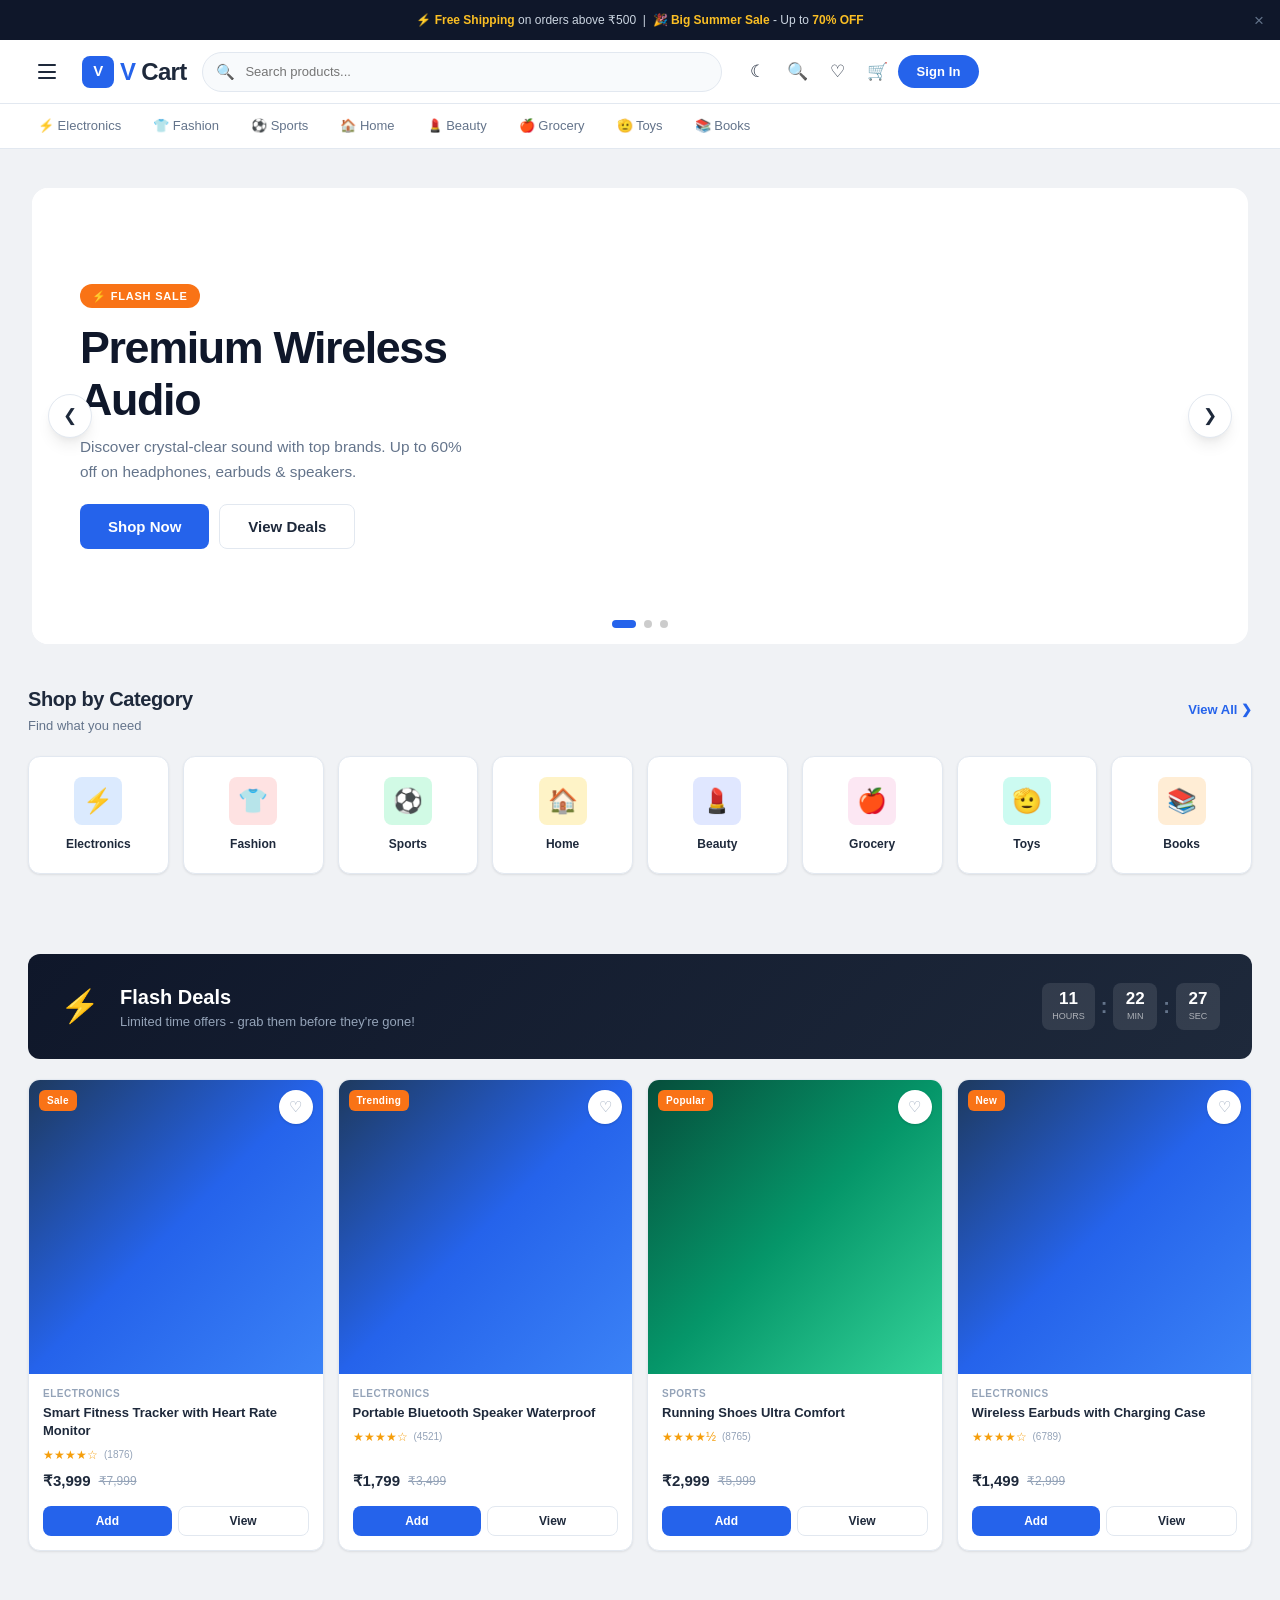
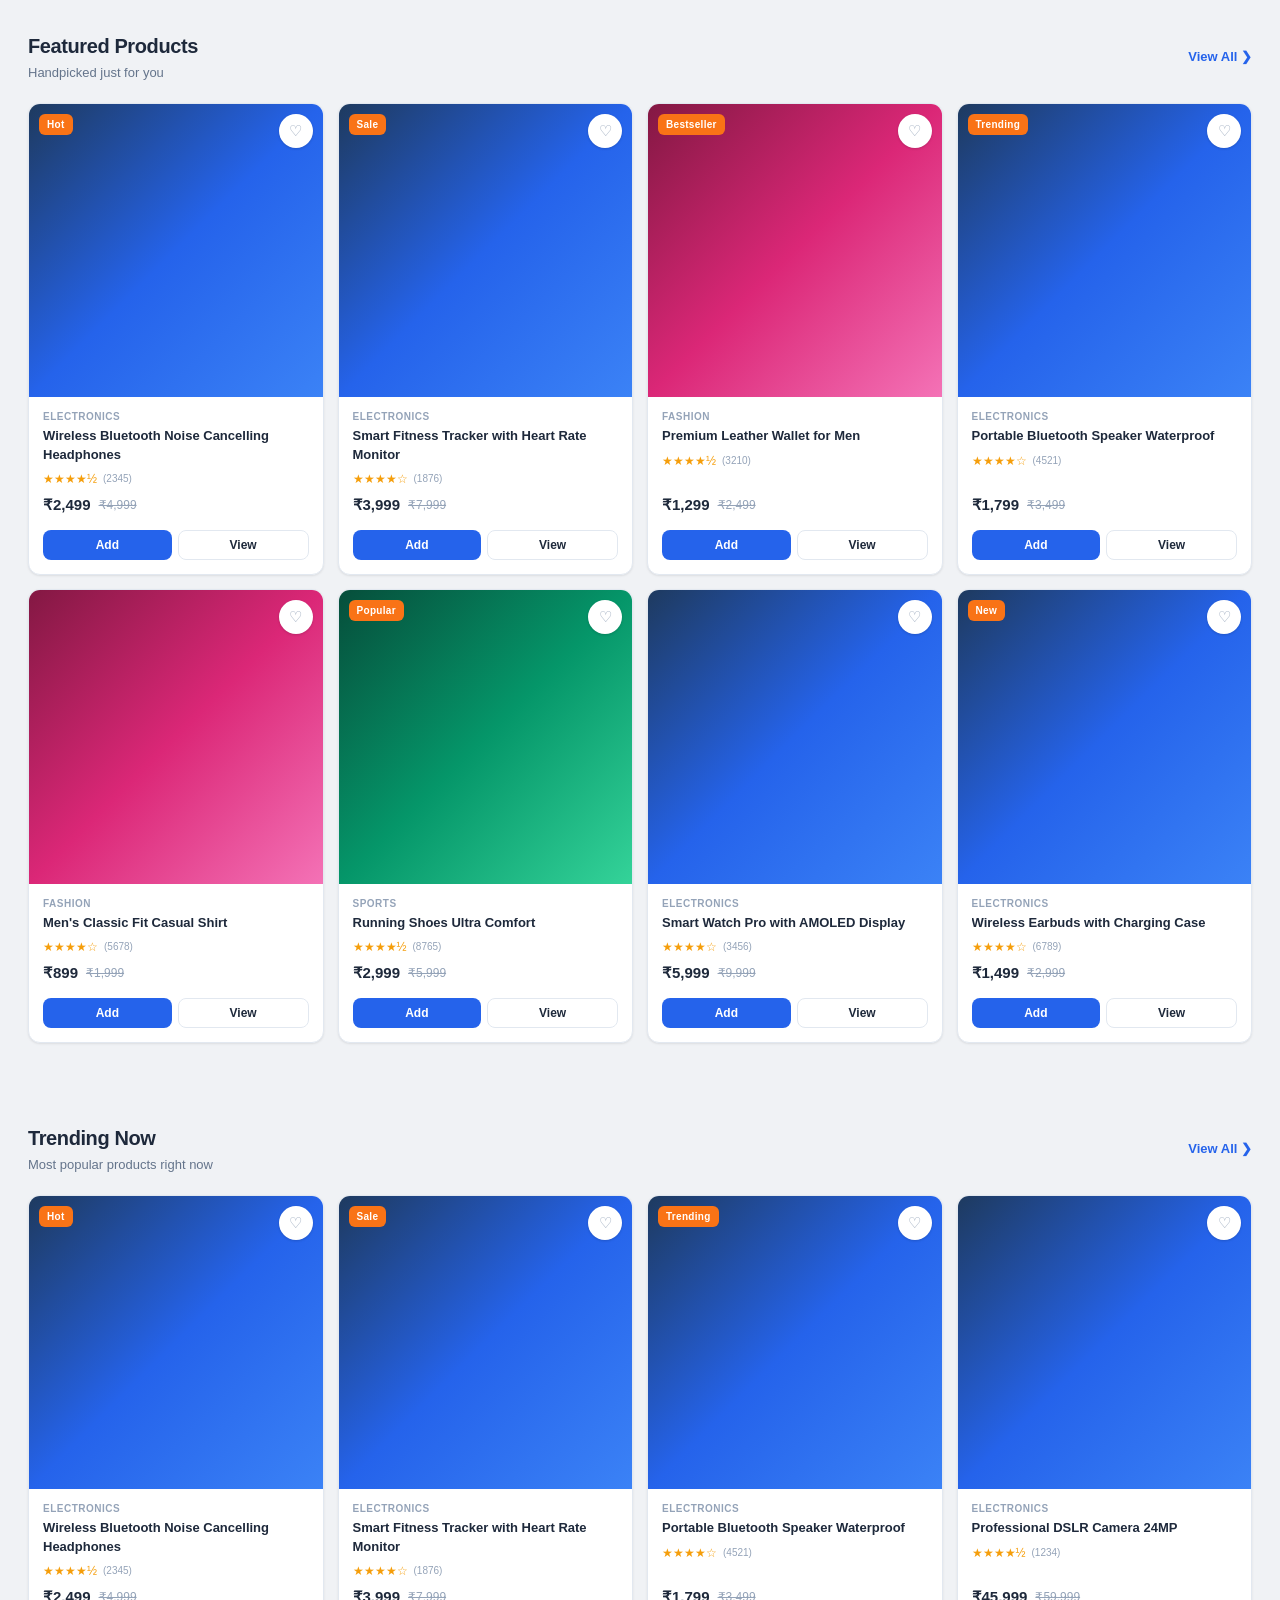
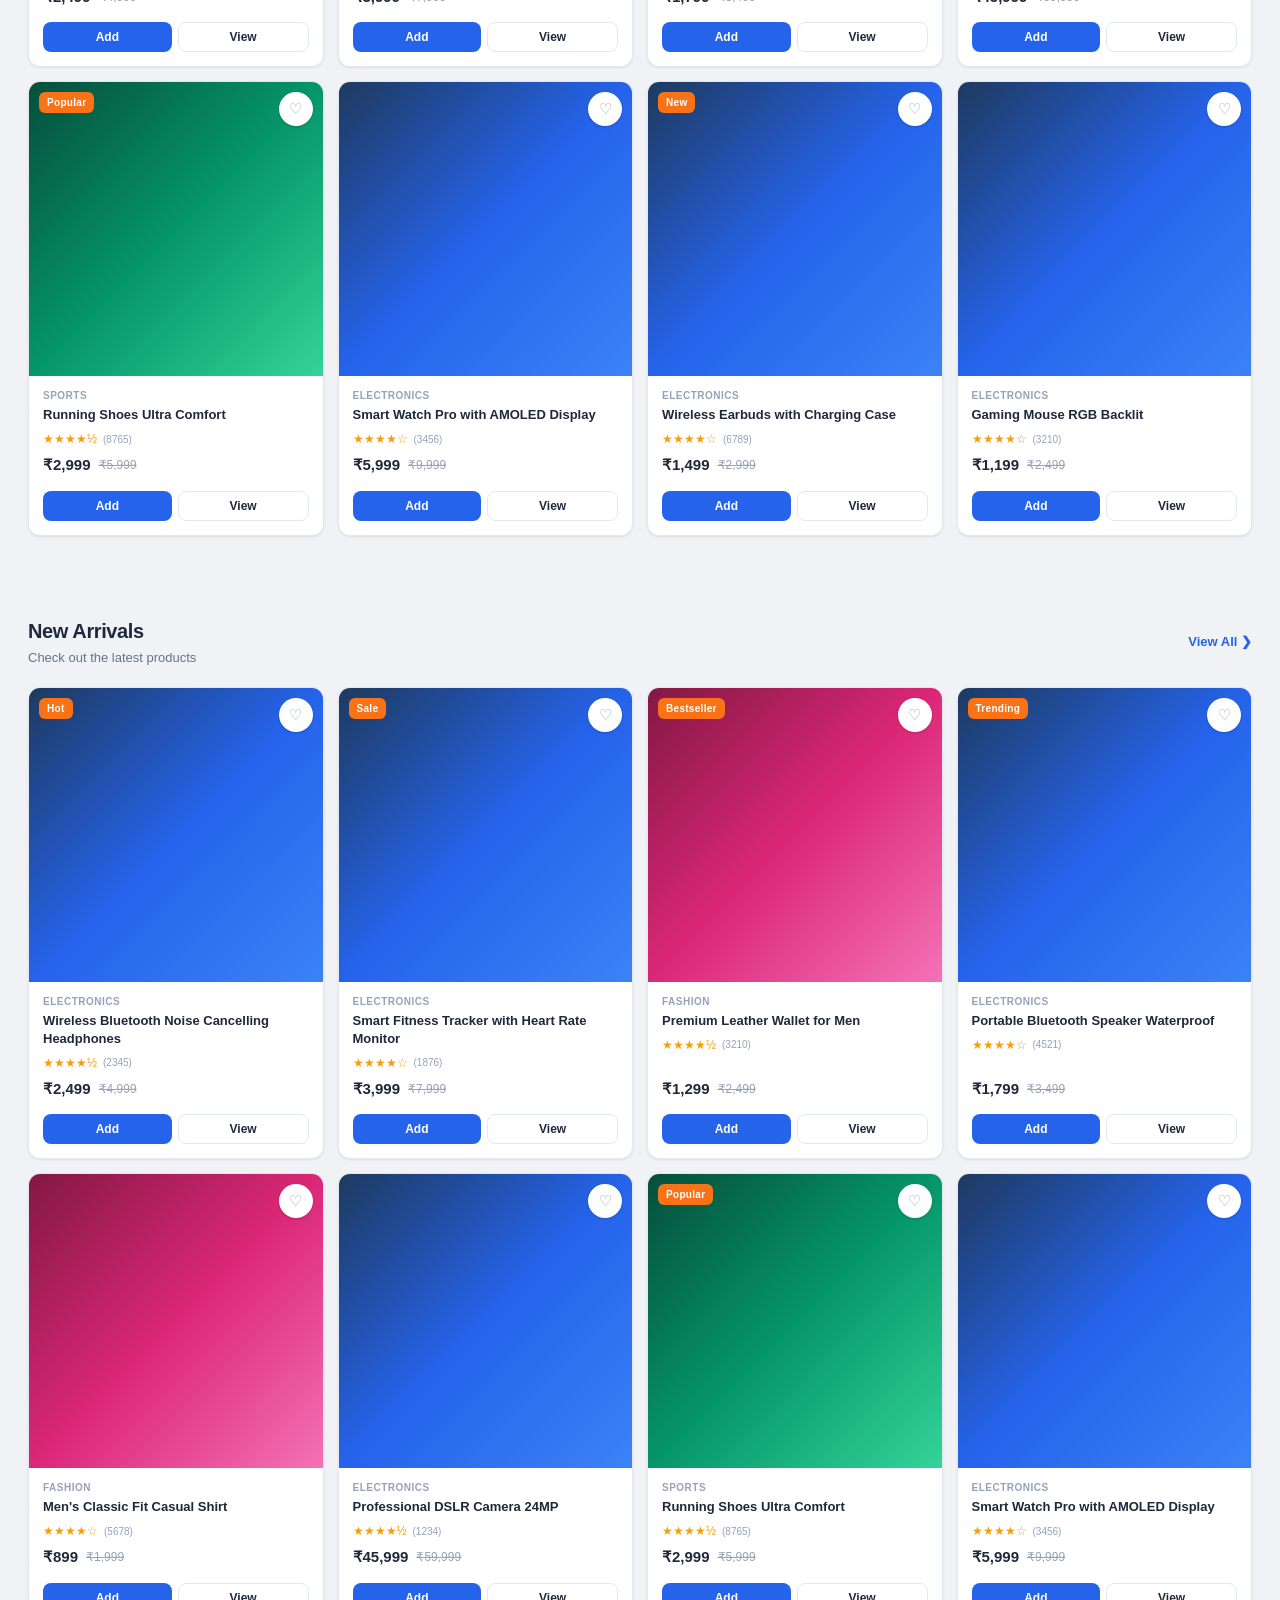
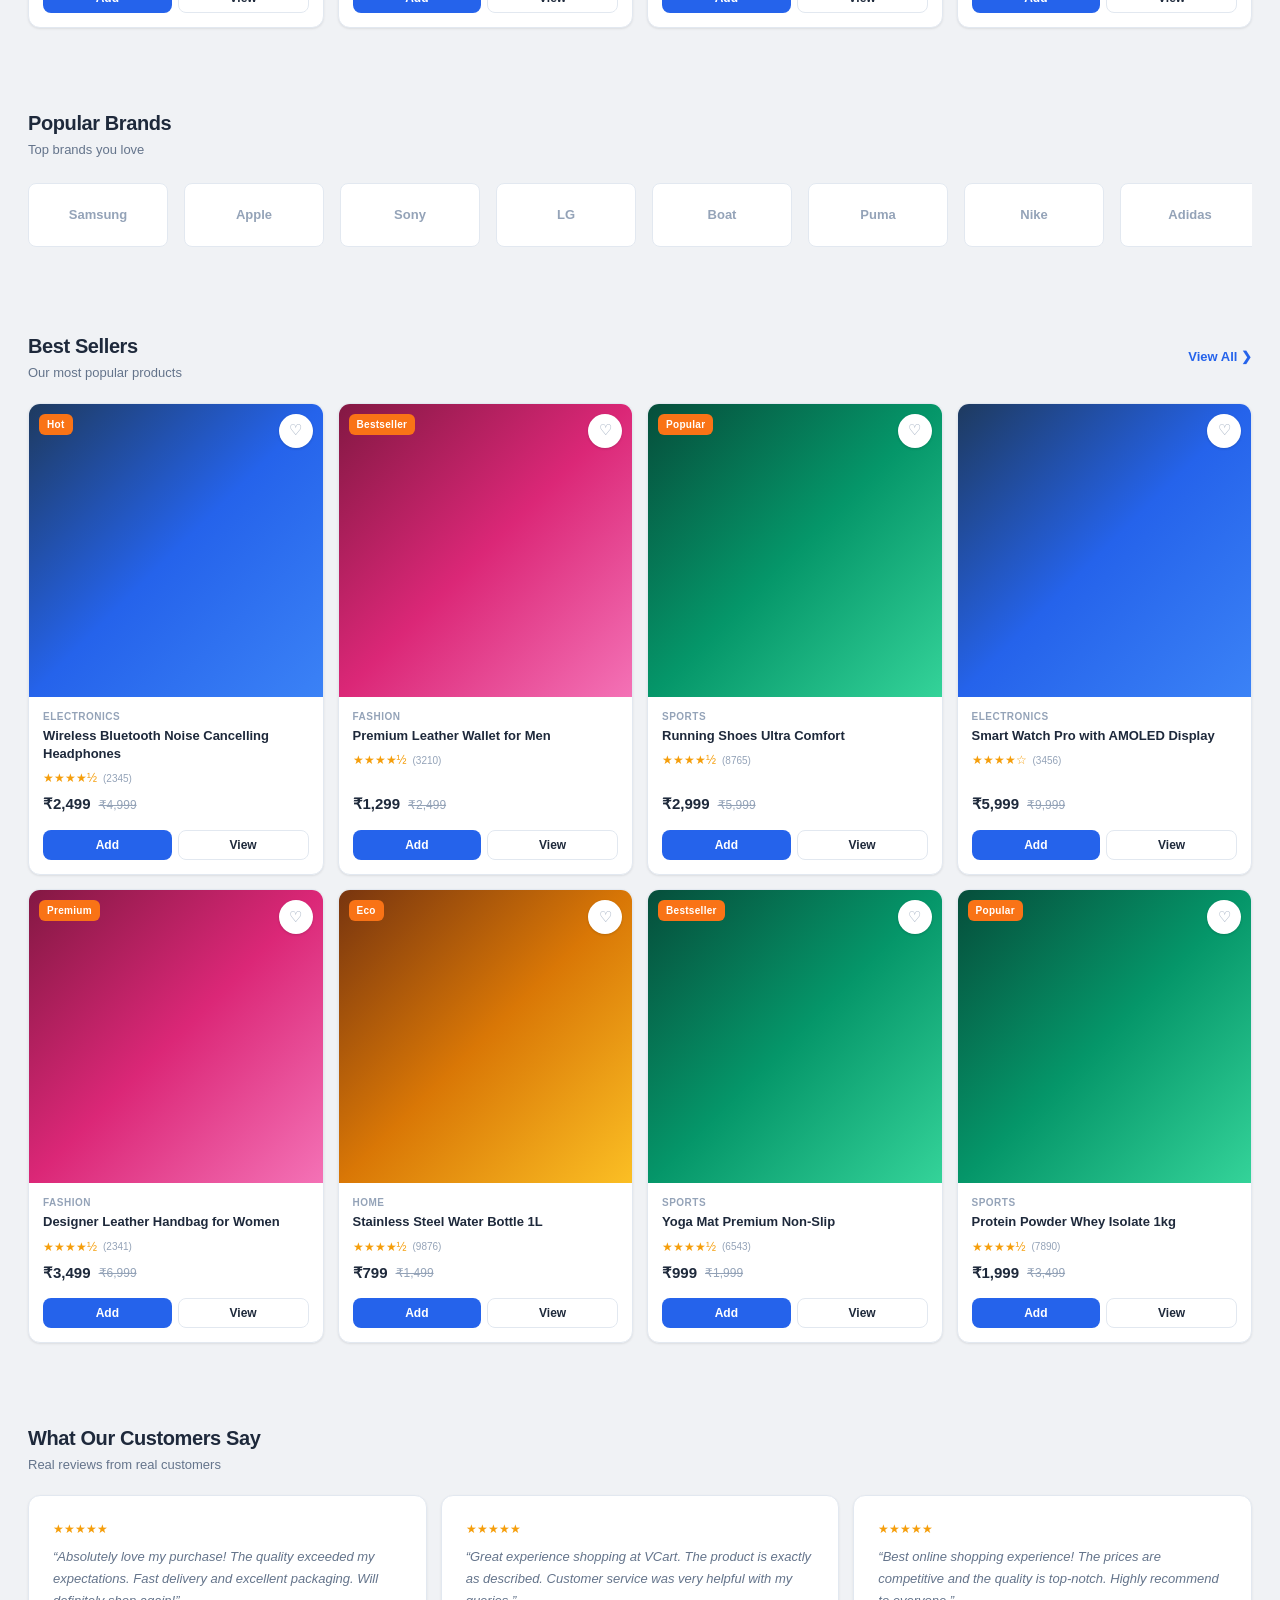
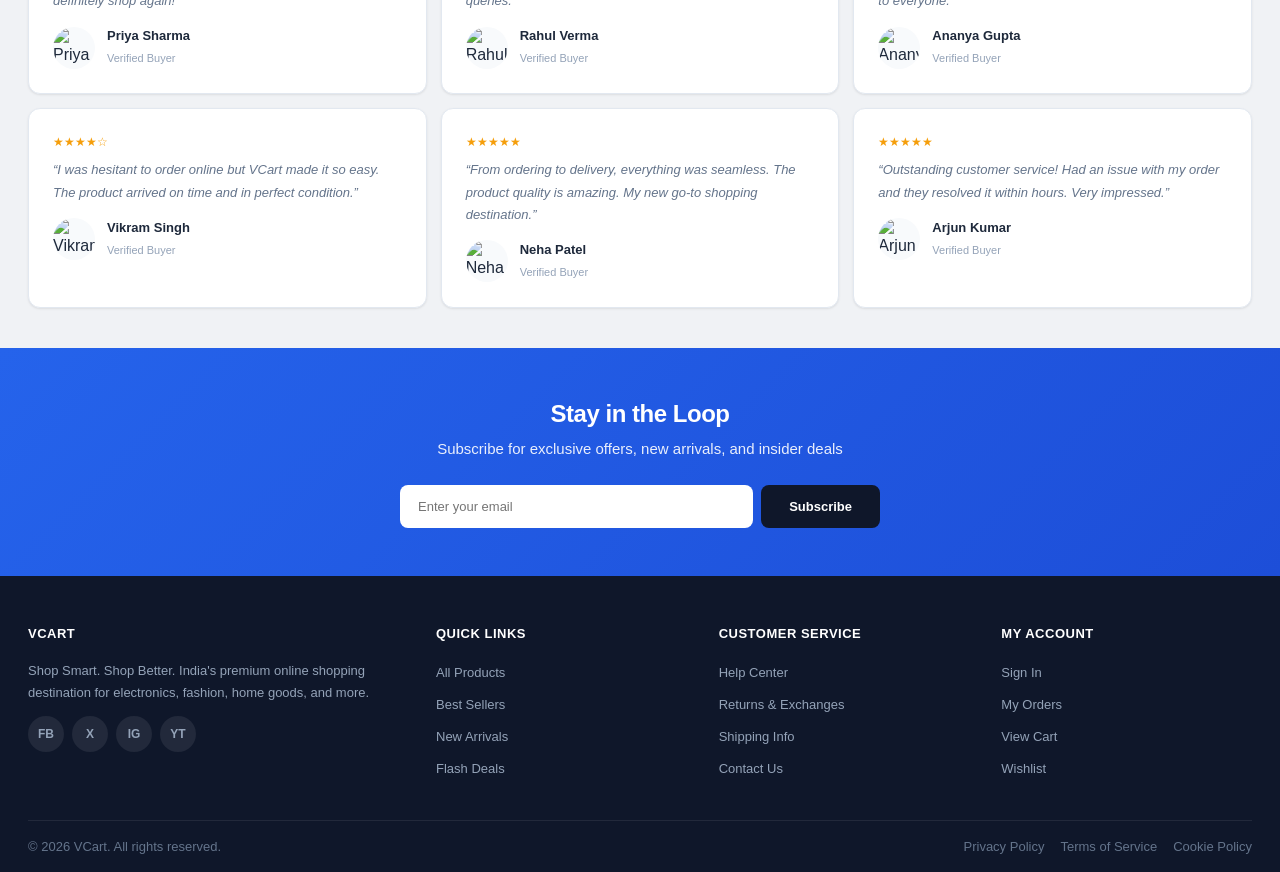
==== index.html @ 2828f624 "Initial secure VCart release" ====
<!DOCTYPE html>
<html lang="en">
<head>
  <meta charset="UTF-8">
  <meta name="viewport" content="width=device-width, initial-scale=1.0">
  <title>VCart - Shop Smart. Shop Better. | Premium Online Shopping India</title>
  <meta name="description" content="India's best online shopping destination. Shop electronics, fashion, sports, home goods &amp; more at unbeatable prices. Fast delivery, easy returns.">
  <meta name="keywords" content="online shopping, ecommerce India, electronics, fashion, best deals, VCart">
  <meta name="robots" content="index, follow">
  <link rel="canonical" href="https://vcart.com/">
  <meta property="og:title" content="VCart - Shop Smart. Shop Better.">
  <meta property="og:description" content="India's best online shopping destination. Shop premium products at unbeatable prices.">
  <meta property="og:type" content="website">
  <meta property="og:url" content="https://vcart.com/">
  <meta property="og:image" content="https://picsum.photos/seed/og/1200/630">
  <meta name="twitter:card" content="summary_large_image">
  <meta name="twitter:title" content="VCart - Shop Smart. Shop Better.">
  <meta name="twitter:description" content="India's best online shopping destination.">
  <link rel="stylesheet" href="/css/style.css">
  <link rel="stylesheet" href="/css/responsive.css">
  <script defer src="/js/config.js"></script>
  <script defer src="/js/utils.js"></script>
  <script defer src="/js/products.js"></script>
  <script defer src="/js/cart.js"></script>
  <script defer src="/js/auth.js"></script>
  <script defer src="/js/main.js"></script>
</head>
<body>
  <a href="#main-content" class="sr-only">Skip to main content</a>
  <div id="toast-container" class="toast-container"></div>

  <!-- Announcement Bar -->
  <div class="announcement-bar">
    <span>&#x26A1; <strong>Free Shipping</strong> on orders above &#x20B9;500 &nbsp;|&nbsp; &#x1F389; <strong>Big Summer Sale</strong> - Up to <strong>70% OFF</strong></span>
    <button class="close-announce" aria-label="Close announcement">&times;</button>
  </div>

  <!-- Navbar -->
  <nav class="navbar" role="navigation" aria-label="Main navigation">
    <div class="container">
      <div class="hamburger" aria-label="Open menu" role="button" tabindex="0">
        <span></span><span></span><span></span>
      </div>
      <a href="/index.html" class="navbar-brand" aria-label="VCart Home">
        <div class="brand-icon">V</div>
        <span class="brand-highlight">V</span>Cart
      </a>
      <div class="navbar-search">
        <span class="search-icon" aria-hidden="true">&#x1F50D;</span>
        <input type="search" placeholder="Search products..." aria-label="Search products" autocomplete="off">
        <div class="search-suggestions"></div>
      </div>
      <div class="navbar-actions">
        <button class="theme-toggle" aria-label="Toggle dark mode">&#x263E;</button>
        <button class="nav-btn search-toggle-btn mobile-only" aria-label="Search">&#x1F50D;</button>
        <a href="/pages/wishlist.html" class="nav-btn" aria-label="Wishlist">&#x2661;</a>
        <a href="/pages/cart.html" class="nav-btn" aria-label="Cart">&#x1F6D2;<span class="badge cart-badge" style="display:none;">0</span></a>
        <a href="/pages/login.html" class="login-btn visible">Sign In</a>
        <div class="user-profile-btn" role="button" tabindex="0" onclick="window.location.href='/pages/profile.html'">
          <div class="user-avatar">U</div>
          <span class="user-name">User</span>
        </div>
      </div>
    </div>
  </nav>

  <!-- Category Nav -->
  <nav class="category-nav" aria-label="Categories" id="category-nav">
    <div class="category-list" id="category-list"></div>
  </nav>

  <!-- Sidebar -->
  <div class="sidebar-overlay" aria-hidden="true"></div>
  <aside class="sidebar" role="dialog" aria-label="Navigation menu">
    <div class="sidebar-header">
      <h3>Menu</h3>
      <button class="sidebar-close" aria-label="Close">&times;</button>
    </div>
    <nav class="sidebar-nav">
      <a href="/index.html">&#x1F3E0; Home</a>
      <a href="/pages/products.html">&#x1F4E6; All Products</a>
      <div class="sidebar-divider"></div>
      <a href="/pages/cart.html">&#x1F6D2; Cart</a>
      <a href="/pages/wishlist.html">&#x2661; Wishlist</a>
      <div class="sidebar-divider"></div>
      <div id="sidebar-auth"></div>
    </nav>
  </aside>

  <!-- Main -->
  <main id="main-content">

    <!-- Hero -->
    <section class="hero-wrap" aria-label="Featured promotions">
      <div class="hero" role="region" aria-roledescription="carousel" aria-label="Featured products">
        <div class="hero-slide active" style="background-image:url('https://picsum.photos/seed/hs1/1280/500');">
          <div class="hero-overlay"></div>
          <div class="hero-content">
            <span class="hero-tag orange">&#x26A1; Flash Sale</span>
            <h1>Premium Wireless Audio</h1>
            <p>Discover crystal-clear sound with top brands. Up to 60% off on headphones, earbuds &amp; speakers.</p>
            <div class="hero-actions">
              <a href="/pages/products.html" class="btn btn-primary btn-lg">Shop Now</a>
              <a href="/pages/products.html" class="btn btn-secondary btn-lg">View Deals</a>
            </div>
          </div>
        </div>
        <div class="hero-slide" style="background-image:url('https://picsum.photos/seed/hs2/1280/500');">
          <div class="hero-overlay"></div>
          <div class="hero-content">
            <span class="hero-tag blue">&#x1F4AB; New Arrivals</span>
            <h1>Fashion That Speaks</h1>
            <p>Elevate your style with the latest fashion collection. Trendy designs, premium fabrics, unbeatable prices.</p>
            <div class="hero-actions">
              <a href="/pages/products.html" class="btn btn-primary btn-lg">Explore Fashion</a>
              <a href="/pages/products.html" class="btn btn-secondary btn-lg">Best Sellers</a>
            </div>
          </div>
        </div>
        <div class="hero-slide" style="background-image:url('https://picsum.photos/seed/hs3/1280/500');">
          <div class="hero-overlay"></div>
          <div class="hero-content">
            <span class="hero-tag green">&#x1F4F1; Smart Tech</span>
            <h1>Next-Gen Smart Devices</h1>
            <p>Stay connected with cutting-edge smartwatches, fitness trackers, and accessories at amazing prices.</p>
            <div class="hero-actions">
              <a href="/pages/products.html" class="btn btn-primary btn-lg">Shop Tech</a>
              <a href="/pages/products.html" class="btn btn-secondary btn-lg">Learn More</a>
            </div>
          </div>
        </div>
        <button class="hero-btn-prev" aria-label="Previous slide">&#x276E;</button>
        <button class="hero-btn-next" aria-label="Next slide">&#x276F;</button>
        <div class="hero-dots" role="tablist">
          <button class="hero-dot active" role="tab" aria-selected="true"></button>
          <button class="hero-dot" role="tab" aria-selected="false"></button>
          <button class="hero-dot" role="tab" aria-selected="false"></button>
        </div>
      </div>
    </section>

    <!-- Categories -->
    <section class="section" aria-label="Shop by category">
      <div class="container">
        <div class="section-header">
          <div class="left"><h2>Shop by Category</h2><p>Find what you need</p></div>
          <a href="/pages/products.html" class="view-all">View All &#x276F;</a>
        </div>
        <div class="categories-grid" id="categories-grid"></div>
      </div>
    </section>

    <!-- Flash Deals -->
    <section class="section" aria-label="Flash deals">
      <div class="container">
        <div class="deals-banner">
          <div class="left">
            <div class="deals-icon">&#x26A1;</div>
            <div class="deals-text">
              <h3>Flash Deals</h3>
              <p>Limited time offers - grab them before they're gone!</p>
            </div>
          </div>
          <div class="countdown">
            <div class="countdown-item"><span class="num" id="deal-hours">11</span><span class="label">Hours</span></div>
            <span class="countdown-sep">:</span>
            <div class="countdown-item"><span class="num" id="deal-minutes">45</span><span class="label">Min</span></div>
            <span class="countdown-sep">:</span>
            <div class="countdown-item"><span class="num" id="deal-seconds">30</span><span class="label">Sec</span></div>
          </div>
        </div>
        <div class="products-grid" id="flash-deals"></div>
      </div>
    </section>

    <!-- Featured Products -->
    <section class="section products-section" aria-label="Featured products">
      <div class="container">
        <div class="section-header">
          <div class="left"><h2>Featured Products</h2><p>Handpicked just for you</p></div>
          <a href="/pages/products.html" class="view-all">View All &#x276F;</a>
        </div>
        <div class="products-grid" id="featured-products"></div>
      </div>
    </section>

    <!-- Trending Products -->
    <section class="section products-section" aria-label="Trending products">
      <div class="container">
        <div class="section-header">
          <div class="left"><h2>Trending Now</h2><p>Most popular products right now</p></div>
          <a href="/pages/products.html" class="view-all">View All &#x276F;</a>
        </div>
        <div class="products-grid" id="trending-products"></div>
      </div>
    </section>

    <!-- New Arrivals -->
    <section class="section products-section" aria-label="New arrivals">
      <div class="container">
        <div class="section-header">
          <div class="left"><h2>New Arrivals</h2><p>Check out the latest products</p></div>
          <a href="/pages/products.html" class="view-all">View All &#x276F;</a>
        </div>
        <div class="products-grid" id="new-arrivals"></div>
      </div>
    </section>

    <!-- Popular Brands -->
    <section class="section" aria-label="Popular brands">
      <div class="container">
        <div class="section-header">
          <div class="left"><h2>Popular Brands</h2><p>Top brands you love</p></div>
        </div>
        <div class="brands-scroll" id="brands-scroll"></div>
      </div>
    </section>

    <!-- Best Sellers -->
    <section class="section products-section" aria-label="Best sellers">
      <div class="container">
        <div class="section-header">
          <div class="left"><h2>Best Sellers</h2><p>Our most popular products</p></div>
          <a href="/pages/products.html" class="view-all">View All &#x276F;</a>
        </div>
        <div class="products-grid" id="best-sellers"></div>
      </div>
    </section>

    <!-- Reviews -->
    <section class="section" aria-label="Customer reviews">
      <div class="container">
        <div class="section-header">
          <div class="left"><h2>What Our Customers Say</h2><p>Real reviews from real customers</p></div>
        </div>
        <div class="reviews-grid" id="reviews-grid"></div>
      </div>
    </section>

    <!-- Newsletter -->
    <section class="newsletter" aria-label="Newsletter signup">
      <div class="container">
        <h2>Stay in the Loop</h2>
        <p>Subscribe for exclusive offers, new arrivals, and insider deals</p>
        <form class="newsletter-form" aria-label="Newsletter signup">
          <input type="email" placeholder="Enter your email" required aria-label="Email">
          <button type="submit" class="btn">Subscribe</button>
        </form>
      </div>
    </section>

  </main>

  <!-- Footer -->
  <footer class="footer" role="contentinfo">
    <div class="container">
      <div class="footer-grid">
        <div class="footer-col">
          <h4>VCart</h4>
          <p>Shop Smart. Shop Better. India's premium online shopping destination for electronics, fashion, home goods, and more.</p>
          <div class="footer-social">
            <a href="#" aria-label="Facebook">FB</a>
            <a href="#" aria-label="Twitter">X</a>
            <a href="#" aria-label="Instagram">IG</a>
            <a href="#" aria-label="YouTube">YT</a>
          </div>
        </div>
        <div class="footer-col">
          <h4>Quick Links</h4>
          <ul>
            <li><a href="/pages/products.html">All Products</a></li>
            <li><a href="/pages/products.html">Best Sellers</a></li>
            <li><a href="/pages/products.html">New Arrivals</a></li>
            <li><a href="/pages/products.html">Flash Deals</a></li>
          </ul>
        </div>
        <div class="footer-col">
          <h4>Customer Service</h4>
          <ul>
            <li><a href="#">Help Center</a></li>
            <li><a href="#">Returns &amp; Exchanges</a></li>
            <li><a href="#">Shipping Info</a></li>
            <li><a href="#">Contact Us</a></li>
          </ul>
        </div>
        <div class="footer-col">
          <h4>My Account</h4>
          <ul>
            <li><a href="/pages/login.html">Sign In</a></li>
            <li><a href="/pages/profile.html">My Orders</a></li>
            <li><a href="/pages/cart.html">View Cart</a></li>
            <li><a href="/pages/wishlist.html">Wishlist</a></li>
          </ul>
        </div>
      </div>
      <div class="footer-bottom">
        <span>&copy; 2026 VCart. All rights reserved.</span>
        <div class="footer-bottom-links">
          <a href="#">Privacy Policy</a>
          <a href="#">Terms of Service</a>
          <a href="#">Cookie Policy</a>
        </div>
      </div>
    </div>
  </footer>

  <button class="scroll-top" aria-label="Scroll to top">&#x2B06;</button>

  <script>
    document.addEventListener('DOMContentLoaded', () => {
      const catList = document.getElementById('category-list');
      if (catList) {
        catList.innerHTML = Categories.map(c => `<span class="category-item">${c.icon} ${c.name}</span>`).join('');
      }
    });
  </script>
</body>
</html>
---- css/style.css ----
/* ============================
   CSS RESET
   ============================ */
*, *::before, *::after {
  margin: 0;
  padding: 0;
  box-sizing: border-box;
}

html {
  scroll-behavior: smooth;
  -webkit-text-size-adjust: 100%;
  -webkit-font-smoothing: antialiased;
  -moz-osx-font-smoothing: grayscale;
}

body {
  font-family: 'Inter', -apple-system, BlinkMacSystemFont, 'Segoe UI', Roboto, 'Helvetica Neue', Arial, sans-serif;
  background-color: var(--bg);
  color: var(--text);
  line-height: 1.5;
  overflow-x: hidden;
  min-height: 100vh;
}

img {
  max-width: 100%;
  height: auto;
  display: block;
}

a {
  text-decoration: none;
  color: inherit;
}

ul, ol {
  list-style: none;
}

button {
  cursor: pointer;
  border: none;
  background: none;
  font: inherit;
  color: inherit;
}

input, select, textarea {
  font: inherit;
  color: inherit;
}

/* ============================
   CSS VARIABLES
   ============================ */
:root {
  --primary: #2563EB;
  --primary-dark: #1D4ED8;
  --primary-light: #60A5FA;
  --primary-bg: #EFF6FF;
  --secondary: #0F172A;
  --accent: #F97316;
  --accent-dark: #EA580C;
  --accent-light: #FBBF24;
  --success: #10B981;
  --error: #EF4444;
  --warning: #F59E0B;
  --bg: #F0F2F5;
  --bg-white: #FFFFFF;
  --bg-card: #FFFFFF;
  --bg-input: #F8FAFC;
  --bg-hover: #F1F5F9;
  --bg-dark: #0F172A;
  --text: #1E293B;
  --text-secondary: #64748B;
  --text-muted: #94A3B8;
  --text-light: #FFFFFF;
  --border: #E2E8F0;
  --border-light: #F1F5F9;
  --shadow-sm: 0 1px 2px rgba(0,0,0,0.05), 0 1px 3px rgba(0,0,0,0.1);
  --shadow-md: 0 4px 6px -1px rgba(0,0,0,0.07), 0 2px 4px -1px rgba(0,0,0,0.04);
  --shadow-lg: 0 10px 15px -3px rgba(0,0,0,0.08), 0 4px 6px -2px rgba(0,0,0,0.04);
  --shadow-xl: 0 20px 25px -5px rgba(0,0,0,0.1), 0 10px 10px -5px rgba(0,0,0,0.04);
  --shadow-card: 0 1px 3px rgba(0,0,0,0.06), 0 1px 2px rgba(0,0,0,0.04);
  --shadow-card-hover: 0 10px 25px -5px rgba(0,0,0,0.1), 0 8px 10px -6px rgba(0,0,0,0.06);
  --radius-sm: 6px;
  --radius-md: 8px;
  --radius-lg: 12px;
  --radius-xl: 16px;
  --radius-2xl: 20px;
  --radius-full: 9999px;
  --transition: 200ms cubic-bezier(0.4, 0, 0.2, 1);
  --transition-slow: 350ms cubic-bezier(0.4, 0, 0.2, 1);
  --max-width: 1280px;
  --header-h: 64px;
  --announce-h: 40px;
  --font-xs: 0.75rem;
  --font-sm: 0.8125rem;
  --font-base: 0.9375rem;
  --font-lg: 1.0625rem;
  --font-xl: 1.25rem;
  --font-2xl: 1.5rem;
  --font-3xl: 1.875rem;
  --font-4xl: 2.25rem;
  --font-5xl: 3rem;
}

/* ============================
   DARK MODE
   ============================ */
[data-theme="dark"] {
  --bg: #0B1120;
  --bg-white: #111827;
  --bg-card: #1A2332;
  --bg-input: #1E293B;
  --bg-hover: #1E293B;
  --text: #F1F5F9;
  --text-secondary: #94A3B8;
  --text-muted: #64748B;
  --border: #1E293B;
  --border-light: #1E293B;
  --shadow-sm: 0 1px 2px rgba(0,0,0,0.3);
  --shadow-md: 0 4px 6px rgba(0,0,0,0.3);
  --shadow-lg: 0 10px 15px rgba(0,0,0,0.3);
  --shadow-xl: 0 20px 25px rgba(0,0,0,0.4);
  --shadow-card: 0 1px 3px rgba(0,0,0,0.3);
  --shadow-card-hover: 0 10px 25px rgba(0,0,0,0.4);
  --primary-bg: rgba(37,99,235,0.12);
}

/* ============================
   UTILITY
   ============================ */
.container {
  width: 100%;
  max-width: var(--max-width);
  margin: 0 auto;
  padding: 0 16px;
}

@media (min-width: 768px) {
  .container { padding: 0 24px; }
}
@media (min-width: 1024px) {
  .container { padding: 0 32px; }
}

.section {
  padding: 32px 0;
}

@media (min-width: 768px) {
  .section { padding: 40px 0; }
}

.section-header {
  display: flex;
  align-items: center;
  justify-content: space-between;
  margin-bottom: 20px;
  gap: 16px;
}

.section-header .left h2 {
  font-size: var(--font-xl);
  font-weight: 700;
  color: var(--text);
  letter-spacing: -0.02em;
}

.section-header .left p {
  font-size: var(--font-sm);
  color: var(--text-secondary);
  margin-top: 2px;
}

.section-header .view-all {
  font-size: var(--font-sm);
  font-weight: 600;
  color: var(--primary);
  display: flex;
  align-items: center;
  gap: 4px;
  white-space: nowrap;
  transition: gap var(--transition);
}

.section-header .view-all:hover {
  gap: 8px;
}

.sr-only {
  position: absolute; width: 1px; height: 1px; padding: 0; margin: -1px;
  overflow: hidden; clip: rect(0,0,0,0); white-space: nowrap; border: 0;
}

/* ============================
   ANNOUNCEMENT BAR
   ============================ */
.announcement-bar {
  height: var(--announce-h);
  background: var(--secondary);
  display: flex;
  align-items: center;
  justify-content: center;
  font-size: var(--font-xs);
  font-weight: 500;
  color: #CBD5E1;
  gap: 8px;
  position: relative;
  z-index: 1001;
}

.announcement-bar strong {
  color: var(--accent-light);
}

.announcement-bar .close-announce {
  position: absolute;
  right: 16px;
  color: #64748B;
  font-size: var(--font-lg);
  line-height: 1;
  cursor: pointer;
  transition: color var(--transition);
}

.announcement-bar .close-announce:hover {
  color: #CBD5E1;
}

/* ============================
   NAVBAR
   ============================ */
.navbar {
  position: fixed;
  top: var(--announce-h);
  left: 0;
  right: 0;
  height: var(--header-h);
  background: var(--bg-white);
  border-bottom: 1px solid var(--border);
  z-index: 1000;
  transition: box-shadow var(--transition);
}

.navbar.scrolled {
  box-shadow: var(--shadow-md);
}

.navbar .container {
  display: flex;
  align-items: center;
  height: 100%;
  gap: 16px;
}

.navbar-brand {
  display: flex;
  align-items: center;
  gap: 6px;
  font-size: var(--font-2xl);
  font-weight: 800;
  color: var(--text);
  flex-shrink: 0;
  letter-spacing: -0.03em;
}

.navbar-brand .brand-icon {
  width: 32px;
  height: 32px;
  background: var(--primary);
  border-radius: var(--radius-md);
  display: flex;
  align-items: center;
  justify-content: center;
  color: white;
  font-size: var(--font-base);
  font-weight: 800;
}

.navbar-brand .brand-highlight {
  color: var(--primary);
}

.navbar-search {
  flex: 1;
  max-width: 520px;
  position: relative;
  display: none;
}

@media (min-width: 768px) {
  .navbar-search { display: block; }
}

.navbar-search input {
  width: 100%;
  height: 40px;
  padding: 0 16px 0 42px;
  border: 1px solid var(--border);
  border-radius: var(--radius-full);
  background: var(--bg-input);
  font-size: var(--font-sm);
  transition: all var(--transition);
  outline: none;
}

.navbar-search input:focus {
  border-color: var(--primary);
  background: var(--bg-white);
  box-shadow: 0 0 0 3px rgba(37,99,235,0.1);
}

.navbar-search .search-icon {
  position: absolute;
  left: 14px;
  top: 50%;
  transform: translateY(-50%);
  color: var(--text-muted);
  font-size: var(--font-base);
  pointer-events: none;
}

.navbar-search .search-suggestions {
  position: absolute;
  top: 100%;
  left: 0;
  right: 0;
  background: var(--bg-white);
  border: 1px solid var(--border);
  border-top: none;
  border-radius: 0 0 var(--radius-lg) var(--radius-lg);
  box-shadow: var(--shadow-lg);
  z-index: 100;
  display: none;
  overflow: hidden;
}

.navbar-search .search-suggestions.show {
  display: block;
}

.navbar-search .search-suggestions .suggestion-item {
  padding: 10px 16px;
  font-size: var(--font-sm);
  color: var(--text-secondary);
  cursor: pointer;
  display: flex;
  align-items: center;
  gap: 10px;
  transition: background var(--transition);
}

.navbar-search .search-suggestions .suggestion-item:hover {
  background: var(--bg-hover);
}

.navbar-search .search-suggestions .suggestion-item .suggestion-icon {
  color: var(--text-muted);
  font-size: var(--font-xs);
}

.navbar-search .search-suggestions .suggestion-title {
  font-weight: 600;
  font-size: var(--font-xs);
  color: var(--text-muted);
  padding: 8px 16px 4px;
  text-transform: uppercase;
  letter-spacing: 0.5px;
}

.navbar-actions {
  display: flex;
  align-items: center;
  gap: 2px;
  flex-shrink: 0;
}

.navbar-actions .nav-btn {
  width: 38px;
  height: 38px;
  display: flex;
  align-items: center;
  justify-content: center;
  border-radius: var(--radius-full);
  transition: all var(--transition);
  position: relative;
  color: var(--text);
  font-size: var(--font-lg);
}

.navbar-actions .nav-btn:hover {
  background: var(--bg-hover);
}

.navbar-actions .nav-btn .badge {
  position: absolute;
  top: 1px;
  right: 1px;
  min-width: 17px;
  height: 17px;
  background: var(--accent);
  color: white;
  font-size: 9px;
  font-weight: 700;
  border-radius: var(--radius-full);
  display: flex;
  align-items: center;
  justify-content: center;
  padding: 0 4px;
}

.navbar-actions .login-btn {
  padding: 7px 18px;
  border-radius: var(--radius-full);
  background: var(--primary);
  color: white;
  font-weight: 600;
  font-size: var(--font-sm);
  transition: all var(--transition);
  display: none;
  letter-spacing: 0.01em;
}

.navbar-actions .login-btn:hover {
  background: var(--primary-dark);
  transform: translateY(-1px);
  box-shadow: 0 4px 12px rgba(37,99,235,0.35);
}

.navbar-actions .login-btn.visible { display: inline-flex; }

.navbar-actions .user-profile-btn {
  display: none;
  align-items: center;
  gap: 6px;
  padding: 3px 10px 3px 3px;
  border-radius: var(--radius-full);
  background: var(--bg-hover);
  transition: all var(--transition);
  cursor: pointer;
}

.navbar-actions .user-profile-btn.visible { display: flex; }
.navbar-actions .user-profile-btn:hover { background: var(--border); }

.navbar-actions .user-avatar {
  width: 30px;
  height: 30px;
  border-radius: 50%;
  background: var(--primary);
  color: white;
  display: flex;
  align-items: center;
  justify-content: center;
  font-weight: 700;
  font-size: var(--font-sm);
}

.navbar-actions .user-name {
  font-weight: 600;
  font-size: var(--font-sm);
  color: var(--text);
  display: none;
}

@media (min-width: 768px) {
  .navbar-actions .user-name { display: block; }
}

/* ============================
   CATEGORY NAV
   ============================ */
.category-nav {
  background: var(--bg-white);
  border-bottom: 1px solid var(--border);
  position: fixed;
  top: calc(var(--announce-h) + var(--header-h));
  left: 0;
  right: 0;
  z-index: 999;
  overflow-x: auto;
  -webkit-overflow-scrolling: touch;
  scrollbar-width: none;
}

.category-nav::-webkit-scrollbar { display: none; }

.category-nav .category-list {
  display: flex;
  gap: 2px;
  padding: 0 16px;
  height: 44px;
  align-items: center;
  white-space: nowrap;
}

@media (min-width: 768px) {
  .category-nav .category-list {
    padding: 0 24px;
    gap: 4px;
  }
}

.category-nav .category-item {
  padding: 6px 14px;
  border-radius: var(--radius-full);
  font-size: var(--font-sm);
  font-weight: 500;
  color: var(--text-secondary);
  transition: all var(--transition);
  cursor: pointer;
  flex-shrink: 0;
}

.category-nav .category-item:hover {
  background: var(--bg-hover);
  color: var(--text);
}

.category-nav .category-item.active {
  background: var(--primary);
  color: white;
}

/* ============================
   HAMBURGER
   ============================ */
.hamburger {
  width: 38px;
  height: 38px;
  display: flex;
  flex-direction: column;
  align-items: center;
  justify-content: center;
  gap: 4.5px;
  cursor: pointer;
  border-radius: var(--radius-full);
  transition: background var(--transition);
  flex-shrink: 0;
}

.hamburger:hover { background: var(--bg-hover); }

.hamburger span {
  width: 18px;
  height: 2px;
  background: var(--text);
  border-radius: 2px;
  transition: all var(--transition-slow);
  transform-origin: center;
}

.hamburger.active span:nth-child(1) { transform: translateY(6.5px) rotate(45deg); }
.hamburger.active span:nth-child(2) { opacity: 0; transform: scaleX(0); }
.hamburger.active span:nth-child(3) { transform: translateY(-6.5px) rotate(-45deg); }

/* ============================
   SIDEBAR
   ============================ */
.sidebar-overlay {
  position: fixed; inset: 0;
  background: rgba(0,0,0,0.5);
  z-index: 1999;
  opacity: 0;
  visibility: hidden;
  transition: all var(--transition-slow);
}

.sidebar-overlay.active { opacity: 1; visibility: visible; }

.sidebar {
  position: fixed;
  top: 0;
  left: -320px;
  width: 300px;
  height: 100vh;
  background: var(--bg-white);
  z-index: 2000;
  transition: left var(--transition-slow);
  box-shadow: var(--shadow-xl);
  overflow-y: auto;
}

.sidebar.active { left: 0; }

.sidebar-header {
  display: flex;
  align-items: center;
  justify-content: space-between;
  padding: 20px;
  border-bottom: 1px solid var(--border);
}

.sidebar-header h3 { font-size: var(--font-lg); font-weight: 700; }

.sidebar-close {
  width: 34px;
  height: 34px;
  display: flex;
  align-items: center;
  justify-content: center;
  border-radius: var(--radius-full);
  font-size: var(--font-xl);
  transition: background var(--transition);
}

.sidebar-close:hover { background: var(--bg-hover); }

.sidebar-nav { padding: 12px; }

.sidebar-nav a {
  display: flex;
  align-items: center;
  gap: 12px;
  padding: 11px 14px;
  border-radius: var(--radius-md);
  font-weight: 500;
  font-size: var(--font-sm);
  color: var(--text);
  transition: all var(--transition);
}

.sidebar-nav a:hover { background: var(--bg-hover); color: var(--primary); }
.sidebar-nav .sidebar-divider { height: 1px; background: var(--border); margin: 8px 14px; }

/* ============================
   HERO
   ============================ */
.hero-wrap {
  margin-top: calc(var(--announce-h) + var(--header-h) + 44px);
  padding: 0 16px;
}

@media (min-width: 768px) {
  .hero-wrap { padding: 0 24px; }
}
@media (min-width: 1024px) {
  .hero-wrap { padding: 0 32px; }
}

.hero {
  position: relative;
  border-radius: var(--radius-xl);
  overflow: hidden;
  max-width: var(--max-width);
  margin: 0 auto;
  aspect-ratio: 16/6;
  min-height: 280px;
  background: var(--bg-card);
}

.hero-slide {
  position: absolute;
  inset: 0;
  display: flex;
  align-items: center;
  padding: 40px 48px;
  opacity: 0;
  transition: opacity 0.6s ease;
  background-size: cover;
  background-position: center;
}

.hero-slide.active { opacity: 1; }

.hero-slide .hero-content {
  max-width: 480px;
  z-index: 2;
  position: relative;
}

.hero-slide .hero-tag {
  display: inline-flex;
  align-items: center;
  gap: 6px;
  padding: 4px 12px;
  border-radius: var(--radius-full);
  font-size: 11px;
  font-weight: 700;
  text-transform: uppercase;
  letter-spacing: 0.8px;
  margin-bottom: 14px;
}

.hero-slide .hero-tag.orange { background: var(--accent); color: white; }
.hero-slide .hero-tag.blue { background: var(--primary); color: white; }
.hero-slide .hero-tag.green { background: var(--success); color: white; }

.hero-slide h1 {
  font-size: clamp(1.5rem, 3.5vw, 2.8rem);
  font-weight: 800;
  line-height: 1.15;
  margin-bottom: 10px;
  color: var(--secondary);
  letter-spacing: -0.03em;
}

.hero-slide p {
  font-size: clamp(0.85rem, 1.2vw, 1.05rem);
  color: var(--text-secondary);
  margin-bottom: 20px;
  line-height: 1.6;
  max-width: 400px;
}

.hero-slide .hero-actions {
  display: flex;
  gap: 10px;
  flex-wrap: wrap;
}

.hero-overlay {
  position: absolute;
  inset: 0;
  background: linear-gradient(to right, rgba(255,255,255,0.92) 25%, rgba(255,255,255,0.3) 55%, transparent 75%);
  z-index: 1;
}

[data-theme="dark"] .hero-overlay {
  background: linear-gradient(to right, rgba(15,23,42,0.92) 25%, rgba(15,23,42,0.3) 55%, transparent 75%);
}

[data-theme="dark"] .hero-slide h1 { color: #F1F5F9; }
[data-theme="dark"] .hero-slide p { color: #94A3B8; }

.hero-btn-prev,
.hero-btn-next {
  position: absolute;
  top: 50%;
  transform: translateY(-50%);
  width: 44px;
  height: 44px;
  border-radius: 50%;
  background: var(--bg-white);
  box-shadow: var(--shadow-lg);
  display: flex;
  align-items: center;
  justify-content: center;
  z-index: 4;
  cursor: pointer;
  transition: all var(--transition);
  font-size: var(--font-lg);
  color: var(--text);
  border: 1px solid var(--border);
}

.hero-btn-prev:hover,
.hero-btn-next:hover {
  background: var(--primary);
  color: white;
  border-color: var(--primary);
  box-shadow: 0 4px 12px rgba(37,99,235,0.35);
}

.hero-btn-prev { left: 16px; }
.hero-btn-next { right: 16px; }

.hero-dots {
  position: absolute;
  bottom: 16px;
  left: 50%;
  transform: translateX(-50%);
  display: flex;
  gap: 8px;
  z-index: 3;
}

.hero-dot {
  width: 8px;
  height: 8px;
  border-radius: 50%;
  background: rgba(0,0,0,0.2);
  cursor: pointer;
  transition: all var(--transition);
  border: none;
}

.hero-dot.active {
  background: var(--primary);
  width: 24px;
  border-radius: 4px;
}

[data-theme="dark"] .hero-dot {
  background: rgba(255,255,255,0.3);
}

[data-theme="dark"] .hero-dot.active {
  background: var(--primary);
}

/* ============================
   CATEGORIES
   ============================ */
.categories-grid {
  display: grid;
  grid-template-columns: repeat(8, 1fr);
  gap: 12px;
}

@media (max-width: 1023px) {
  .categories-grid { grid-template-columns: repeat(4, 1fr); }
}
@media (max-width: 540px) {
  .categories-grid { grid-template-columns: repeat(4, 1fr); gap: 8px; }
}

.category-card {
  display: flex;
  flex-direction: column;
  align-items: center;
  gap: 10px;
  padding: 20px 8px;
  background: var(--bg-card);
  border-radius: var(--radius-lg);
  box-shadow: var(--shadow-card);
  transition: all var(--transition);
  cursor: pointer;
  border: 1px solid var(--border);
}

.category-card:hover {
  transform: translateY(-4px);
  box-shadow: var(--shadow-card-hover);
  border-color: var(--primary-bg);
}

.category-card .cat-icon {
  width: 48px;
  height: 48px;
  border-radius: var(--radius-md);
  display: flex;
  align-items: center;
  justify-content: center;
  font-size: 24px;
}

.category-card:nth-child(1) .cat-icon { background: #DBEAFE; color: #2563EB; }
.category-card:nth-child(2) .cat-icon { background: #FEE2E2; color: #DC2626; }
.category-card:nth-child(3) .cat-icon { background: #D1FAE5; color: #059669; }
.category-card:nth-child(4) .cat-icon { background: #FEF3C7; color: #D97706; }
.category-card:nth-child(5) .cat-icon { background: #E0E7FF; color: #4F46E5; }
.category-card:nth-child(6) .cat-icon { background: #FCE7F3; color: #DB2777; }
.category-card:nth-child(7) .cat-icon { background: #CCFBF1; color: #0D9488; }
.category-card:nth-child(8) .cat-icon { background: #FFEDD5; color: #EA580C; }

[data-theme="dark"] .category-card:nth-child(1) .cat-icon { background: rgba(37,99,235,0.2); }
[data-theme="dark"] .category-card:nth-child(2) .cat-icon { background: rgba(220,38,38,0.2); }
[data-theme="dark"] .category-card:nth-child(3) .cat-icon { background: rgba(5,150,105,0.2); }
[data-theme="dark"] .category-card:nth-child(4) .cat-icon { background: rgba(217,119,6,0.2); }
[data-theme="dark"] .category-card:nth-child(5) .cat-icon { background: rgba(79,70,229,0.2); }
[data-theme="dark"] .category-card:nth-child(6) .cat-icon { background: rgba(219,39,119,0.2); }
[data-theme="dark"] .category-card:nth-child(7) .cat-icon { background: rgba(13,148,136,0.2); }
[data-theme="dark"] .category-card:nth-child(8) .cat-icon { background: rgba(234,88,12,0.2); }

.category-card .cat-name {
  font-weight: 600;
  font-size: var(--font-xs);
  color: var(--text);
  text-align: center;
  white-space: nowrap;
}

/* ============================
   PRODUCT CARDS
   ============================ */
.products-grid {
  display: grid;
  grid-template-columns: repeat(4, 1fr);
  gap: 16px;
}

@media (max-width: 1200px) {
  .products-grid { grid-template-columns: repeat(3, 1fr); }
}
@media (max-width: 640px) {
  .products-grid { grid-template-columns: repeat(2, 1fr); gap: 10px; }
}
@media (max-width: 360px) {
  .products-grid { grid-template-columns: repeat(2, 1fr); gap: 8px; }
}

.product-card {
  background: var(--bg-card);
  border-radius: var(--radius-lg);
  overflow: hidden;
  box-shadow: var(--shadow-card);
  border: 1px solid var(--border);
  transition: all var(--transition-slow);
  position: relative;
  display: flex;
  flex-direction: column;
}

.product-card:hover {
  transform: translateY(-6px);
  box-shadow: var(--shadow-card-hover);
  border-color: transparent;
}

.product-card .card-image {
  position: relative;
  aspect-ratio: 1;
  overflow: hidden;
  background: var(--bg-input);
}

.product-card .card-image img {
  width: 100%;
  height: 100%;
  object-fit: cover;
  transition: transform 0.6s cubic-bezier(0.4, 0, 0.2, 1);
}

.product-card:hover .card-image img {
  transform: scale(1.08);
}

.product-card .card-wishlist {
  position: absolute;
  top: 10px;
  right: 10px;
  width: 34px;
  height: 34px;
  border-radius: 50%;
  background: var(--bg-white);
  display: flex;
  align-items: center;
  justify-content: center;
  box-shadow: var(--shadow-sm);
  cursor: pointer;
  transition: all var(--transition);
  z-index: 2;
  font-size: var(--font-base);
  color: var(--text-muted);
  border: none;
}

.product-card .card-wishlist:hover {
  background: #FEE2E2;
  color: #DC2626;
  transform: scale(1.1);
}

.product-card .card-wishlist.active {
  background: #FEE2E2;
  color: #DC2626;
}

.product-card .card-discount {
  position: absolute;
  top: 10px;
  left: 10px;
  padding: 3px 8px;
  background: var(--accent);
  color: white;
  font-size: 10px;
  font-weight: 700;
  border-radius: var(--radius-sm);
  z-index: 2;
  letter-spacing: 0.3px;
}

.product-card .card-body {
  padding: 12px 14px;
  flex: 1;
  display: flex;
  flex-direction: column;
}

.product-card .card-category {
  font-size: 10px;
  color: var(--text-muted);
  text-transform: uppercase;
  letter-spacing: 0.5px;
  font-weight: 600;
  margin-bottom: 3px;
}

.product-card .card-title {
  font-size: var(--font-sm);
  font-weight: 600;
  color: var(--text);
  margin-bottom: 6px;
  display: -webkit-box;
  -webkit-line-clamp: 2;
  -webkit-box-orient: vertical;
  overflow: hidden;
  line-height: 1.4;
  transition: color var(--transition);
}

.product-card .card-title:hover {
  color: var(--primary);
}

.product-card .card-rating {
  display: flex;
  align-items: center;
  gap: 6px;
  margin-bottom: 6px;
}

.product-card .stars {
  display: flex;
  gap: 1px;
  color: var(--warning);
  font-size: var(--font-xs);
}

.product-card .stars .star-empty {
  color: var(--border);
}

.product-card .rating-count {
  font-size: 10px;
  color: var(--text-muted);
}

.product-card .card-pricing {
  display: flex;
  align-items: center;
  gap: 8px;
  margin-top: auto;
  margin-bottom: 2px;
}

.product-card .current-price {
  font-size: var(--font-base);
  font-weight: 700;
  color: var(--text);
}

.product-card .original-price {
  font-size: var(--font-xs);
  color: var(--text-muted);
  text-decoration: line-through;
}

.product-card .card-actions {
  display: flex;
  gap: 6px;
  padding: 0 14px 14px;
}

.product-card .card-actions .btn {
  flex: 1;
  padding: 8px;
  font-size: var(--font-xs);
  border-radius: var(--radius-md);
}

/* ============================
   FLASH DEALS
   ============================ */
.deals-banner {
  background: linear-gradient(135deg, #0F172A 0%, #1E293B 100%);
  border-radius: var(--radius-lg);
  padding: 28px 32px;
  display: flex;
  align-items: center;
  justify-content: space-between;
  flex-wrap: wrap;
  gap: 16px;
  margin-bottom: 20px;
}

[data-theme="dark"] .deals-banner {
  background: linear-gradient(135deg, #1A2332 0%, #0F172A 100%);
}

.deals-banner .left {
  display: flex;
  align-items: center;
  gap: 20px;
}

.deals-banner .deals-icon {
  font-size: 2rem;
  line-height: 1;
}

.deals-banner .deals-text h3 {
  font-size: var(--font-xl);
  font-weight: 700;
  color: white;
}

.deals-banner .deals-text p {
  font-size: var(--font-sm);
  color: #94A3B8;
}

.deals-banner .countdown {
  display: flex;
  align-items: center;
  gap: 6px;
}

.deals-banner .countdown-item {
  display: flex;
  flex-direction: column;
  align-items: center;
  background: rgba(255,255,255,0.1);
  color: white;
  padding: 6px 10px;
  border-radius: var(--radius-md);
  min-width: 44px;
}

.deals-banner .countdown-item .num {
  font-size: var(--font-lg);
  font-weight: 700;
  line-height: 1.2;
}

.deals-banner .countdown-item .label {
  font-size: 9px;
  text-transform: uppercase;
  opacity: 0.6;
  margin-top: 1px;
}

.deals-banner .countdown-sep {
  font-size: var(--font-xl);
  font-weight: 700;
  color: #64748B;
}

@media (max-width: 540px) {
  .deals-banner {
    flex-direction: column;
    align-items: flex-start;
    padding: 20px;
  }

  .deals-banner .left {
    flex-direction: column;
    gap: 8px;
    align-items: flex-start;
  }
}

/* ============================
   BRANDS
   ============================ */
.brands-scroll {
  display: flex;
  gap: 16px;
  overflow-x: auto;
  scrollbar-width: none;
  padding: 4px 0;
  -webkit-overflow-scrolling: touch;
}

.brands-scroll::-webkit-scrollbar { display: none; }

.brand-item {
  flex-shrink: 0;
  width: 140px;
  height: 64px;
  background: var(--bg-card);
  border: 1px solid var(--border);
  border-radius: var(--radius-md);
  display: flex;
  align-items: center;
  justify-content: center;
  font-weight: 700;
  font-size: var(--font-sm);
  color: var(--text-muted);
  transition: all var(--transition);
  cursor: pointer;
}

.brand-item:hover {
  border-color: var(--primary);
  color: var(--primary);
  box-shadow: var(--shadow-sm);
}

/* ============================
   REVIEWS
   ============================ */
.reviews-grid {
  display: grid;
  grid-template-columns: repeat(3, 1fr);
  gap: 16px;
}

@media (max-width: 900px) {
  .reviews-grid { grid-template-columns: repeat(2, 1fr); }
}
@media (max-width: 540px) {
  .reviews-grid { grid-template-columns: 1fr; }
}

.review-card {
  background: var(--bg-card);
  border-radius: var(--radius-lg);
  padding: 24px;
  box-shadow: var(--shadow-card);
  border: 1px solid var(--border);
}

.review-card .review-header {
  display: flex;
  align-items: center;
  gap: 12px;
  margin-bottom: 14px;
}

.review-card .review-avatar {
  width: 42px;
  height: 42px;
  border-radius: 50%;
  object-fit: cover;
  background: var(--bg-input);
}

.review-card .review-info h4 {
  font-weight: 600;
  font-size: var(--font-sm);
  color: var(--text);
}

.review-card .review-info span {
  font-size: 11px;
  color: var(--text-muted);
}

.review-card .review-text {
  font-size: var(--font-sm);
  color: var(--text-secondary);
  line-height: 1.7;
  font-style: italic;
}

.review-card .review-stars {
  color: var(--warning);
  font-size: var(--font-xs);
  margin-bottom: 8px;
}

/* ============================
   NEWSLETTER
   ============================ */
.newsletter {
  background: linear-gradient(135deg, var(--primary) 0%, var(--primary-dark) 100%);
  padding: 48px 0;
  text-align: center;
  color: white;
}

.newsletter h2 {
  font-size: var(--font-2xl);
  font-weight: 700;
  margin-bottom: 6px;
  letter-spacing: -0.02em;
}

.newsletter p {
  font-size: var(--font-base);
  opacity: 0.9;
  margin-bottom: 24px;
}

.newsletter-form {
  display: flex;
  max-width: 480px;
  margin: 0 auto;
  gap: 8px;
}

.newsletter-form input {
  flex: 1;
  padding: 12px 18px;
  border-radius: var(--radius-md);
  border: none;
  outline: none;
  font-size: var(--font-sm);
}

.newsletter-form .btn {
  background: var(--secondary);
  color: white;
  padding: 12px 28px;
  border-radius: var(--radius-md);
  font-weight: 600;
  font-size: var(--font-sm);
  transition: all var(--transition);
}

.newsletter-form .btn:hover {
  background: #1E293B;
  transform: translateY(-1px);
}

@media (max-width: 540px) {
  .newsletter-form {
    flex-direction: column;
  }
  .newsletter { padding: 36px 16px; }
}

/* ============================
   FOOTER
   ============================ */
.footer {
  background: var(--secondary);
  color: #CBD5E1;
  padding: 48px 0 0;
}

.footer-grid {
  display: grid;
  grid-template-columns: 1.5fr 1fr 1fr 1fr;
  gap: 32px;
  margin-bottom: 32px;
}

@media (max-width: 768px) {
  .footer-grid { grid-template-columns: 1fr 1fr; gap: 24px; }
}
@media (max-width: 480px) {
  .footer-grid { grid-template-columns: 1fr; }
}

.footer-col h4 {
  color: white;
  font-size: var(--font-sm);
  font-weight: 700;
  margin-bottom: 16px;
  text-transform: uppercase;
  letter-spacing: 0.5px;
}

.footer-col p {
  font-size: var(--font-sm);
  line-height: 1.7;
  margin-bottom: 12px;
  color: #94A3B8;
}

.footer-col ul li { margin-bottom: 8px; }

.footer-col ul li a {
  font-size: var(--font-sm);
  transition: color var(--transition);
  color: #94A3B8;
}

.footer-col ul li a:hover { color: var(--primary-light); }

.footer-social {
  display: flex;
  gap: 8px;
  margin-top: 12px;
}

.footer-social a {
  width: 36px;
  height: 36px;
  border-radius: 50%;
  background: rgba(255,255,255,0.08);
  display: flex;
  align-items: center;
  justify-content: center;
  transition: all var(--transition);
  font-size: var(--font-xs);
  font-weight: 700;
  color: #94A3B8;
}

.footer-social a:hover {
  background: var(--primary);
  color: white;
}

.footer-bottom {
  border-top: 1px solid rgba(255,255,255,0.08);
  padding: 16px 0;
  display: flex;
  align-items: center;
  justify-content: space-between;
  flex-wrap: wrap;
  gap: 12px;
  font-size: var(--font-sm);
  color: #64748B;
}

.footer-bottom-links { display: flex; gap: 16px; }
.footer-bottom-links a:hover { color: var(--primary-light); }

/* ============================
   BUTTONS
   ============================ */
.btn {
  display: inline-flex;
  align-items: center;
  justify-content: center;
  gap: 6px;
  padding: 10px 20px;
  border-radius: var(--radius-md);
  font-weight: 600;
  font-size: var(--font-sm);
  transition: all var(--transition);
  position: relative;
  overflow: hidden;
  cursor: pointer;
  border: none;
  line-height: 1;
}

.btn-primary {
  background: var(--primary);
  color: var(--text-light);
}

.btn-primary:hover {
  background: var(--primary-dark);
  transform: translateY(-1px);
  box-shadow: 0 4px 12px rgba(37,99,235,0.35);
}

.btn-secondary {
  background: var(--bg-white);
  color: var(--text);
  border: 1px solid var(--border);
}

.btn-secondary:hover {
  border-color: var(--primary);
  color: var(--primary);
  transform: translateY(-1px);
}

.btn-accent {
  background: var(--accent);
  color: white;
}

.btn-accent:hover {
  background: var(--accent-dark);
  transform: translateY(-1px);
  box-shadow: 0 4px 12px rgba(249,115,22,0.35);
}

.btn-outline {
  background: transparent;
  color: var(--primary);
  border: 1.5px solid var(--primary);
}

.btn-outline:hover {
  background: var(--primary);
  color: white;
  transform: translateY(-1px);
}

.btn-sm { padding: 7px 14px; font-size: var(--font-xs); }
.btn-lg { padding: 14px 28px; font-size: var(--font-base); }
.btn-block { width: 100%; }

.btn:disabled {
  opacity: 0.5;
  cursor: not-allowed;
  transform: none !important;
}

.btn .ripple {
  position: absolute;
  border-radius: 50%;
  background: rgba(255,255,255,0.3);
  transform: scale(0);
  animation: ripple-anim 0.6s ease-out;
  pointer-events: none;
}

@keyframes ripple-anim {
  to { transform: scale(4); opacity: 0; }
}

/* ============================
   AUTH PAGES
   ============================ */
.auth-page {
  min-height: 100vh;
  display: flex;
  align-items: center;
  justify-content: center;
  padding: 20px;
  padding-top: calc(var(--announce-h) + var(--header-h) + 20px);
  background: var(--bg);
}

.auth-card {
  width: 100%;
  max-width: 420px;
  background: var(--bg-card);
  border-radius: var(--radius-xl);
  padding: 36px 32px;
  box-shadow: var(--shadow-xl);
  border: 1px solid var(--border);
  backdrop-filter: blur(20px);
}

.auth-card .auth-header {
  text-align: center;
  margin-bottom: 28px;
}

.auth-card .auth-header .auth-logo {
  font-size: var(--font-3xl);
  font-weight: 800;
  color: var(--text);
  margin-bottom: 6px;
  letter-spacing: -0.03em;
}

.auth-card .auth-header .auth-logo span { color: var(--primary); }
.auth-card .auth-header p { color: var(--text-secondary); font-size: var(--font-sm); }

.form-group { margin-bottom: 18px; }

.form-group label {
  display: block;
  font-size: var(--font-sm);
  font-weight: 600;
  color: var(--text);
  margin-bottom: 5px;
}

.form-group .input-wrapper { position: relative; }

.form-group .input-wrapper .input-icon {
  position: absolute;
  left: 13px;
  top: 50%;
  transform: translateY(-50%);
  color: var(--text-muted);
  font-size: var(--font-base);
  pointer-events: none;
}

.form-group input {
  width: 100%;
  padding: 11px 14px 11px 40px;
  border: 1.5px solid var(--border);
  border-radius: var(--radius-md);
  background: var(--bg-input);
  font-size: var(--font-sm);
  transition: all var(--transition);
  outline: none;
}

.form-group input:focus {
  border-color: var(--primary);
  box-shadow: 0 0 0 3px rgba(37,99,235,0.12);
}

.form-group input::placeholder {
  color: var(--text-muted);
}

.form-group input.error { border-color: var(--error); }

.form-group .error-text {
  font-size: var(--font-xs);
  color: var(--error);
  margin-top: 4px;
  display: none;
}

.form-group .error-text.visible { display: block; }

.form-options {
  display: flex;
  align-items: center;
  justify-content: space-between;
  margin-bottom: 20px;
}

.form-options label {
  display: flex;
  align-items: center;
  gap: 7px;
  font-size: var(--font-sm);
  color: var(--text-secondary);
  cursor: pointer;
}

.form-options label input[type="checkbox"] {
  accent-color: var(--primary);
}

.form-options .forgot-link {
  font-size: var(--font-sm);
  color: var(--primary);
  font-weight: 500;
}

.form-options .forgot-link:hover { text-decoration: underline; }

.auth-divider {
  text-align: center;
  margin: 20px 0;
  position: relative;
}

.auth-divider::before {
  content: '';
  position: absolute;
  left: 0;
  top: 50%;
  width: 100%;
  height: 1px;
  background: var(--border);
}

.auth-divider span {
  background: var(--bg-card);
  padding: 0 14px;
  color: var(--text-muted);
  font-size: var(--font-sm);
  position: relative;
  z-index: 1;
}

.auth-footer {
  text-align: center;
  margin-top: 20px;
  font-size: var(--font-sm);
  color: var(--text-secondary);
}

.auth-footer a { color: var(--primary); font-weight: 600; }
.auth-footer a:hover { text-decoration: underline; }

/* ============================
   PRODUCT DETAIL
   ============================ */
.product-detail {
  padding-top: calc(var(--announce-h) + var(--header-h) + 44px);
  padding-bottom: 48px;
}

.product-detail-layout {
  display: grid;
  grid-template-columns: 1fr 1fr;
  gap: 40px;
  margin-bottom: 48px;
}

@media (max-width: 768px) {
  .product-detail-layout { grid-template-columns: 1fr; gap: 24px; }
}

.product-gallery {
  position: sticky;
  top: calc(var(--announce-h) + var(--header-h) + 60px);
}

@media (max-width: 768px) {
  .product-gallery { position: static; }
}

.product-gallery .main-image {
  width: 100%;
  aspect-ratio: 1;
  border-radius: var(--radius-lg);
  overflow: hidden;
  background: var(--bg-input);
  cursor: crosshair;
  position: relative;
  border: 1px solid var(--border);
}

.product-gallery .main-image img {
  width: 100%;
  height: 100%;
  object-fit: cover;
  transition: transform 0.3s ease;
}

.product-gallery .main-image:hover img {
  transform: scale(1.5);
}

.product-gallery .image-thumbnails {
  display: flex;
  gap: 10px;
  margin-top: 12px;
}

.product-gallery .image-thumbnails .thumb {
  width: 68px;
  height: 68px;
  border-radius: var(--radius-md);
  overflow: hidden;
  cursor: pointer;
  border: 2px solid transparent;
  transition: all var(--transition);
  opacity: 0.6;
}

.product-gallery .image-thumbnails .thumb.active {
  border-color: var(--primary);
  opacity: 1;
}

.product-gallery .image-thumbnails .thumb:hover { opacity: 0.8; }

.product-gallery .image-thumbnails .thumb img {
  width: 100%;
  height: 100%;
  object-fit: cover;
}

.product-info .product-breadcrumb {
  display: flex;
  gap: 6px;
  font-size: var(--font-sm);
  color: var(--text-muted);
  margin-bottom: 12px;
}

.product-info .product-breadcrumb a:hover { color: var(--primary); }

.product-info h1 {
  font-size: var(--font-2xl);
  font-weight: 700;
  color: var(--text);
  margin-bottom: 10px;
  letter-spacing: -0.02em;
}

.product-info .product-rating-large {
  display: flex;
  align-items: center;
  gap: 10px;
  margin-bottom: 14px;
}

.product-info .product-rating-large .rating-badge {
  display: inline-flex;
  align-items: center;
  gap: 4px;
  padding: 3px 10px;
  background: var(--success);
  color: white;
  border-radius: var(--radius-sm);
  font-weight: 700;
  font-size: var(--font-sm);
}

.product-info .product-price-section {
  padding: 16px 0;
  border-top: 1px solid var(--border);
  border-bottom: 1px solid var(--border);
  margin-bottom: 16px;
}

.product-info .product-price-section .price-row {
  display: flex;
  align-items: baseline;
  gap: 10px;
  margin-bottom: 3px;
}

.product-info .product-price-section .current-price {
  font-size: var(--font-3xl);
  font-weight: 800;
  color: var(--text);
  letter-spacing: -0.02em;
}

.product-info .product-price-section .original-price {
  font-size: var(--font-lg);
  color: var(--text-muted);
  text-decoration: line-through;
}

.product-info .product-price-section .discount-badge {
  font-size: var(--font-sm);
  color: var(--success);
  font-weight: 600;
}

.product-info .product-price-section .tax-info {
  font-size: var(--font-xs);
  color: var(--text-muted);
}

.product-info .product-description {
  margin: 16px 0;
}

.product-info .product-description p {
  font-size: var(--font-sm);
  color: var(--text-secondary);
  line-height: 1.7;
}

.product-info .product-specs {
  margin: 16px 0;
}

.product-info .product-specs h3 {
  font-size: var(--font-base);
  font-weight: 700;
  margin-bottom: 10px;
  color: var(--text);
}

.product-info .product-specs .spec-row {
  display: flex;
  padding: 7px 0;
  border-bottom: 1px solid var(--border-light);
  font-size: var(--font-sm);
}

.product-info .product-specs .spec-row .spec-label {
  width: 130px;
  color: var(--text-muted);
  flex-shrink: 0;
}

.product-info .product-specs .spec-row .spec-value { color: var(--text); }

.product-info .qty-selector {
  display: flex;
  align-items: center;
  gap: 12px;
  margin: 16px 0;
}

.product-info .qty-selector label {
  font-weight: 600;
  font-size: var(--font-sm);
  color: var(--text);
}

.product-info .qty-selector .qty-controls {
  display: flex;
  align-items: center;
  border: 1px solid var(--border);
  border-radius: var(--radius-md);
  overflow: hidden;
}

.product-info .qty-selector .qty-controls button {
  width: 36px;
  height: 36px;
  display: flex;
  align-items: center;
  justify-content: center;
  background: var(--bg-hover);
  transition: background var(--transition);
  font-size: var(--font-base);
}

.product-info .qty-selector .qty-controls button:hover { background: var(--border); }
.product-info .qty-selector .qty-controls span {
  width: 44px;
  text-align: center;
  font-weight: 600;
}

.product-info .product-actions {
  display: flex;
  gap: 10px;
  margin: 20px 0;
}

.product-info .product-actions .btn { flex: 1; padding: 13px; }

/* ============================
   CART PAGE
   ============================ */
.cart-page {
  padding-top: calc(var(--announce-h) + var(--header-h) + 44px);
  min-height: 60vh;
  padding-bottom: 48px;
}

.cart-layout {
  display: grid;
  grid-template-columns: 1fr 360px;
  gap: 24px;
  align-items: start;
}

@media (max-width: 768px) {
  .cart-layout { grid-template-columns: 1fr; }
}

.cart-items { display: flex; flex-direction: column; gap: 12px; }

.cart-item {
  display: grid;
  grid-template-columns: 90px 1fr auto;
  gap: 16px;
  padding: 16px;
  background: var(--bg-card);
  border-radius: var(--radius-lg);
  border: 1px solid var(--border);
  align-items: center;
}

@media (max-width: 480px) {
  .cart-item {
    grid-template-columns: 70px 1fr;
    gap: 12px;
    padding: 12px;
  }
  .cart-item .cart-item-actions {
    grid-column: 1 / -1;
    flex-direction: row;
    justify-content: space-between;
  }
}

.cart-item .cart-item-image {
  width: 90px;
  height: 90px;
  border-radius: var(--radius-md);
  overflow: hidden;
  background: var(--bg-input);
}

@media (max-width: 480px) {
  .cart-item .cart-item-image {
    width: 70px;
    height: 70px;
  }
}

.cart-item .cart-item-image img {
  width: 100%;
  height: 100%;
  object-fit: cover;
}

.cart-item .cart-item-info h3 {
  font-size: var(--font-sm);
  font-weight: 600;
  color: var(--text);
  margin-bottom: 3px;
}

.cart-item .cart-item-info .cart-item-category {
  font-size: 10px;
  color: var(--text-muted);
  margin-bottom: 6px;
}

.cart-item .cart-item-info .cart-item-price {
  font-size: var(--font-base);
  font-weight: 700;
  color: var(--primary);
}

.cart-item .cart-item-actions {
  display: flex;
  flex-direction: column;
  align-items: flex-end;
  gap: 10px;
}

.cart-item .qty-controls {
  display: flex;
  align-items: center;
  border: 1px solid var(--border);
  border-radius: var(--radius-md);
  overflow: hidden;
}

.cart-item .qty-controls button {
  width: 32px;
  height: 32px;
  display: flex;
  align-items: center;
  justify-content: center;
  background: var(--bg-hover);
  transition: background var(--transition);
  font-size: var(--font-sm);
}

.cart-item .qty-controls button:hover { background: var(--border); }
.cart-item .qty-controls span {
  width: 38px;
  text-align: center;
  font-weight: 600;
  font-size: var(--font-sm);
}

.cart-item .remove-btn {
  font-size: var(--font-xs);
  color: var(--error);
  font-weight: 500;
  cursor: pointer;
  transition: opacity var(--transition);
}

.cart-item .remove-btn:hover { opacity: 0.7; }

.cart-summary {
  background: var(--bg-card);
  border-radius: var(--radius-lg);
  padding: 24px;
  border: 1px solid var(--border);
  position: sticky;
  top: calc(var(--announce-h) + var(--header-h) + 60px);
}

.cart-summary h3 {
  font-size: var(--font-lg);
  font-weight: 700;
  color: var(--text);
  margin-bottom: 16px;
  padding-bottom: 14px;
  border-bottom: 1px solid var(--border);
}

.cart-summary .summary-row {
  display: flex;
  justify-content: space-between;
  padding: 8px 0;
  font-size: var(--font-sm);
  color: var(--text-secondary);
}

.cart-summary .summary-row.total {
  font-size: var(--font-base);
  font-weight: 700;
  color: var(--text);
  border-top: 1px solid var(--border);
  margin-top: 6px;
  padding-top: 14px;
}

.cart-summary .checkout-btn { margin-top: 16px; }

.cart-empty {
  text-align: center;
  padding: 60px 20px;
}

.cart-empty .empty-icon { font-size: 48px; margin-bottom: 12px; opacity: 0.4; }
.cart-empty h2 { font-size: var(--font-xl); color: var(--text); margin-bottom: 6px; }
.cart-empty p { color: var(--text-secondary); margin-bottom: 20px; }

/* ============================
   CHECKOUT
   ============================ */
.checkout-page {
  padding-top: calc(var(--announce-h) + var(--header-h) + 44px);
  padding-bottom: 48px;
}

.checkout-layout {
  display: grid;
  grid-template-columns: 1fr 380px;
  gap: 24px;
  align-items: start;
}

@media (max-width: 768px) {
  .checkout-layout { grid-template-columns: 1fr; }
}

.checkout-form {
  background: var(--bg-card);
  border-radius: var(--radius-lg);
  padding: 28px;
  border: 1px solid var(--border);
}

.checkout-form h2 {
  font-size: var(--font-lg);
  font-weight: 700;
  color: var(--text);
  margin-bottom: 20px;
}

.checkout-form .form-row {
  display: grid;
  grid-template-columns: 1fr 1fr;
  gap: 14px;
}

@media (max-width: 480px) {
  .checkout-form .form-row { grid-template-columns: 1fr; }
}

.checkout-review {
  background: var(--bg-card);
  border-radius: var(--radius-lg);
  padding: 24px;
  border: 1px solid var(--border);
  position: sticky;
  top: calc(var(--announce-h) + var(--header-h) + 60px);
}

.checkout-review h3 {
  font-size: var(--font-base);
  font-weight: 700;
  margin-bottom: 16px;
  padding-bottom: 14px;
  border-bottom: 1px solid var(--border);
}

.checkout-review .review-item {
  display: flex;
  gap: 10px;
  padding: 6px 0;
}

.checkout-review .review-item img {
  width: 48px;
  height: 48px;
  border-radius: var(--radius-sm);
  object-fit: cover;
  background: var(--bg-input);
}

.checkout-review .review-item .item-details { flex: 1; }
.checkout-review .review-item .item-details h4 { font-size: var(--font-sm); font-weight: 600; }
.checkout-review .review-item .item-details p { font-size: var(--font-xs); color: var(--text-muted); }

/* ============================
   PROFILE
   ============================ */
.profile-page {
  padding-top: calc(var(--announce-h) + var(--header-h) + 44px);
  padding-bottom: 48px;
}

.profile-header {
  background: var(--bg-card);
  border-radius: var(--radius-xl);
  padding: 28px 32px;
  border: 1px solid var(--border);
  display: flex;
  align-items: center;
  gap: 24px;
  margin-bottom: 24px;
}

@media (max-width: 540px) {
  .profile-header {
    flex-direction: column;
    text-align: center;
    padding: 20px;
  }
  .profile-header #logout-btn { margin-left: 0 !important; }
}

.profile-header .profile-avatar {
  width: 72px;
  height: 72px;
  border-radius: 50%;
  background: var(--primary);
  color: white;
  display: flex;
  align-items: center;
  justify-content: center;
  font-size: var(--font-3xl);
  font-weight: 700;
  flex-shrink: 0;
}

.profile-header .profile-info h1 { font-size: var(--font-xl); font-weight: 700; color: var(--text); }
.profile-header .profile-info p { color: var(--text-secondary); font-size: var(--font-sm); }

.profile-tabs {
  display: flex;
  gap: 2px;
  margin-bottom: 20px;
  border-bottom: 1px solid var(--border);
  overflow-x: auto;
}

.profile-tabs .tab-btn {
  padding: 10px 20px;
  font-weight: 600;
  font-size: var(--font-sm);
  color: var(--text-secondary);
  border-bottom: 2px solid transparent;
  transition: all var(--transition);
  white-space: nowrap;
}

.profile-tabs .tab-btn:hover { color: var(--text); }
.profile-tabs .tab-btn.active { color: var(--primary); border-bottom-color: var(--primary); }

.profile-content {
  background: var(--bg-card);
  border-radius: var(--radius-lg);
  padding: 28px;
  border: 1px solid var(--border);
}

/* ============================
   ORDER SUCCESS
   ============================ */
.order-success {
  padding-top: calc(var(--announce-h) + var(--header-h) + 44px);
  min-height: 70vh;
  display: flex;
  align-items: center;
  justify-content: center;
  padding-bottom: 48px;
}

.order-success .success-card {
  max-width: 480px;
  padding: 48px 36px;
  background: var(--bg-card);
  border-radius: var(--radius-xl);
  border: 1px solid var(--border);
  box-shadow: var(--shadow-xl);
  text-align: center;
}

.order-success .success-icon {
  width: 64px;
  height: 64px;
  border-radius: 50%;
  background: #D1FAE5;
  color: var(--success);
  display: flex;
  align-items: center;
  justify-content: center;
  font-size: 32px;
  margin: 0 auto 20px;
}

.order-success h1 { font-size: var(--font-2xl); font-weight: 800; color: var(--text); margin-bottom: 6px; }
.order-success p { color: var(--text-secondary); margin-bottom: 6px; }

.order-success .order-number {
  font-size: var(--font-base);
  font-weight: 700;
  color: var(--primary);
  margin: 12px 0;
}

.order-success .actions { display: flex; gap: 10px; justify-content: center; margin-top: 24px; flex-wrap: wrap; }

/* ============================
   404
   ============================ */
.page-404 {
  padding-top: calc(var(--announce-h) + var(--header-h) + 44px);
  min-height: 70vh;
  display: flex;
  align-items: center;
  justify-content: center;
  text-align: center;
}

.page-404 h1 {
  font-size: clamp(5rem, 12vw, 8rem);
  font-weight: 900;
  color: var(--primary);
  line-height: 1;
  margin-bottom: 4px;
  opacity: 0.7;
}

.page-404 h2 { font-size: var(--font-2xl); font-weight: 700; color: var(--text); margin-bottom: 10px; }
.page-404 p { color: var(--text-secondary); margin-bottom: 24px; }
.page-404 .actions { display: flex; gap: 10px; justify-content: center; flex-wrap: wrap; }

/* ============================
   TOAST
   ============================ */
.toast-container {
  position: fixed;
  top: calc(var(--announce-h) + var(--header-h) + 12px);
  right: 16px;
  z-index: 10000;
  display: flex;
  flex-direction: column;
  gap: 8px;
}

.toast {
  display: flex;
  align-items: center;
  gap: 10px;
  padding: 12px 18px;
  background: var(--bg-card);
  border-radius: var(--radius-md);
  box-shadow: var(--shadow-lg);
  border-left: 3px solid var(--primary);
  min-width: 260px;
  max-width: 360px;
  animation: toast-in 0.3s ease, toast-out 0.3s ease 2.7s forwards;
  font-size: var(--font-sm);
  font-weight: 500;
  color: var(--text);
}

.toast.success { border-left-color: var(--success); }
.toast.error { border-left-color: var(--error); }

.toast .toast-icon { font-size: var(--font-lg); flex-shrink: 0; }
.toast.success .toast-icon { color: var(--success); }
.toast.error .toast-icon { color: var(--error); }

@keyframes toast-in {
  from { transform: translateX(100%); opacity: 0; }
  to { transform: translateX(0); opacity: 1; }
}

@keyframes toast-out {
  from { opacity: 1; }
  to { opacity: 0; }
}

/* ============================
   SCROLL TOP
   ============================ */
.scroll-top {
  position: fixed;
  bottom: 24px;
  right: 24px;
  width: 42px;
  height: 42px;
  border-radius: 50%;
  background: var(--bg-card);
  color: var(--text);
  display: flex;
  align-items: center;
  justify-content: center;
  box-shadow: var(--shadow-lg);
  cursor: pointer;
  z-index: 900;
  opacity: 0;
  visibility: hidden;
  transform: translateY(16px);
  transition: all var(--transition-slow);
  font-size: var(--font-lg);
  border: 1px solid var(--border);
}

.scroll-top.visible { opacity: 1; visibility: visible; transform: translateY(0); }
.scroll-top:hover { background: var(--primary); color: white; border-color: var(--primary); }

/* ============================
   SKELETON
   ============================ */
.skeleton {
  background: linear-gradient(90deg, var(--bg-input) 25%, var(--border) 50%, var(--bg-input) 75%);
  background-size: 200% 100%;
  animation: shimmer 1.5s infinite;
  border-radius: var(--radius-sm);
}

@keyframes shimmer {
  0% { background-position: 200% 0; }
  100% { background-position: -200% 0; }
}

.skeleton-card {
  background: var(--bg-card);
  border-radius: var(--radius-lg);
  overflow: hidden;
  border: 1px solid var(--border);
}

.skeleton-card .skeleton-img { aspect-ratio: 1; }
.skeleton-card .skeleton-body { padding: 14px; }
.skeleton-card .skeleton-text { height: 12px; margin-bottom: 8px; }
.skeleton-card .skeleton-text:last-child { width: 60%; }

/* ============================
   ANIMATIONS
   ============================ */
.page-reveal {
  opacity: 0;
  transform: translateY(12px);
  animation: page-reveal 0.45s ease forwards;
}

@keyframes page-reveal {
  to { opacity: 1; transform: translateY(0); }
}

.fade-up {
  opacity: 0;
  transform: translateY(24px);
  transition: all 0.45s cubic-bezier(0.4, 0, 0.2, 1);
}

.fade-up.visible {
  opacity: 1;
  transform: translateY(0);
}

/* Theme toggle */
.theme-toggle {
  width: 38px;
  height: 38px;
  display: flex;
  align-items: center;
  justify-content: center;
  border-radius: var(--radius-full);
  transition: background var(--transition);
  cursor: pointer;
  font-size: var(--font-lg);
  color: var(--text);
}

.theme-toggle:hover { background: var(--bg-hover); }

/* Loading spinner */
.spinner {
  width: 32px;
  height: 32px;
  border: 3px solid var(--border);
  border-top-color: var(--primary);
  border-radius: 50%;
  animation: spin 0.7s linear infinite;
  margin: 32px auto;
}

@keyframes spin {
  to { transform: rotate(360deg); }
}

/* ============================
   PRODUCTS PAGE
   ============================ */
.products-page {
  padding-top: calc(var(--announce-h) + var(--header-h) + 44px);
  padding-bottom: 48px;
}

.products-layout {
  display: grid;
  grid-template-columns: 240px 1fr;
  gap: 24px;
  align-items: start;
}

@media (max-width: 768px) {
  .products-layout { grid-template-columns: 1fr; }
}

.products-sidebar {
  background: var(--bg-card);
  border-radius: var(--radius-lg);
  padding: 20px;
  border: 1px solid var(--border);
  position: sticky;
  top: calc(var(--announce-h) + var(--header-h) + 60px);
}

.products-sidebar h3 {
  font-size: var(--font-base);
  font-weight: 700;
  margin-bottom: 14px;
  padding-bottom: 10px;
  border-bottom: 1px solid var(--border);
}

.products-sidebar .filter-group { margin-bottom: 20px; }

.products-sidebar .filter-group h4 {
  font-size: var(--font-sm);
  font-weight: 600;
  color: var(--text);
  margin-bottom: 8px;
}

.products-sidebar .filter-group label {
  display: flex;
  align-items: center;
  gap: 7px;
  padding: 5px 0;
  font-size: var(--font-sm);
  color: var(--text-secondary);
  cursor: pointer;
}

.products-sidebar .filter-group label:hover { color: var(--text); }

.products-header {
  display: flex;
  align-items: center;
  justify-content: space-between;
  flex-wrap: wrap;
  gap: 12px;
  margin-bottom: 20px;
}

.products-header .result-count { font-size: var(--font-sm); color: var(--text-muted); }

.products-header .sort-select {
  padding: 7px 14px;
  border: 1px solid var(--border);
  border-radius: var(--radius-md);
  background: var(--bg-card);
  font-size: var(--font-sm);
  outline: none;
  cursor: pointer;
}

.products-header .filter-toggle { display: none; align-items: center; gap: 6px; padding: 7px 14px; border: 1px solid var(--border); border-radius: var(--radius-md); background: var(--bg-card); font-weight: 600; font-size: var(--font-sm); cursor: pointer; }

@media (max-width: 768px) {
  .products-sidebar { display: none; }
  .products-sidebar.mobile-open { display: block; position: fixed; top: 0; left: 0; right: 0; bottom: 0; z-index: 2000; border-radius: 0; overflow-y: auto; }
  .products-header .filter-toggle { display: flex; }
}

.price-range { display: flex; flex-direction: column; gap: 6px; font-size: var(--font-sm); color: var(--text-muted); }
.price-range input[type="range"] { accent-color: var(--primary); }
---- css/responsive.css ----
/* ============================
   RESPONSIVE STYLES
   ============================ */

/* === MOBILE: < 640px === */
@media (max-width: 639px) {
  :root {
    --header-h: 56px;
    --announce-h: 34px;
  }

  .container { padding: 0 12px; }
  .section { padding: 24px 0; }

  .section-header .left h2 {
    font-size: var(--font-lg);
  }

  .section-header .left p {
    display: none;
  }

  .hero-wrap {
    padding: 0 12px;
    margin-top: calc(var(--announce-h) + var(--header-h) + 40px);
  }

  .hero {
    aspect-ratio: 4/3;
    min-height: 200px;
    border-radius: var(--radius-lg);
  }

  .hero-slide {
    padding: 20px;
  }

  .hero-slide h1 { font-size: 1.25rem; }
  .hero-slide p { font-size: 0.8rem; margin-bottom: 14px; display: none; }
  .hero-slide .hero-actions .btn { padding: 8px 16px; font-size: var(--font-xs); }
  .hero-overlay {
    background: linear-gradient(to right, rgba(255,255,255,0.95) 20%, rgba(255,255,255,0.6) 60%, rgba(255,255,255,0.3) 100%);
  }
  .hero-btn-prev, .hero-btn-next { width: 32px; height: 32px; font-size: var(--font-sm); }
  .hero-btn-prev { left: 8px; }
  .hero-btn-next { right: 8px; }
  .hero-dots { bottom: 10px; }
  .hero-dot { width: 6px; height: 6px; }
  .hero-dot.active { width: 18px; }

  .announcement-bar { font-size: 10px; height: var(--announce-h); padding: 0 32px 0 12px; text-align: center; }
  .announcement-bar .close-announce { right: 8px; font-size: var(--font-base); }

  .navbar { top: var(--announce-h); height: var(--header-h); }
  .navbar-brand { font-size: var(--font-lg); }
  .navbar-brand .brand-icon { width: 28px; height: 28px; font-size: var(--font-xs); }

  .category-nav { top: calc(var(--announce-h) + var(--header-h)); }
  .category-nav .category-list { height: 38px; padding: 0 8px; }
  .category-nav .category-item { padding: 4px 10px; font-size: 11px; }

  .navbar-actions .nav-btn { width: 34px; height: 34px; font-size: var(--font-base); }
  .navbar-actions .login-btn { padding: 6px 14px; font-size: 11px; }

  .categories-grid { grid-template-columns: repeat(4, 1fr); gap: 8px; }
  .category-card { padding: 14px 4px; gap: 8px; }
  .category-card .cat-icon { width: 40px; height: 40px; font-size: 20px; }
  .category-card .cat-name { font-size: 10px; }

  .products-section .section-header { margin-bottom: 12px; }
  .products-grid { gap: 8px; }
  .product-card .card-body { padding: 8px 10px; }
  .product-card .card-category { font-size: 9px; }
  .product-card .card-title { font-size: 12px; }
  .product-card .stars { font-size: 10px; }
  .product-card .current-price { font-size: 13px; }
  .product-card .original-price { font-size: 10px; }
  .product-card .card-actions { padding: 0 10px 10px; gap: 4px; }
  .product-card .card-actions .btn { padding: 6px; font-size: 10px; }
  .product-card .card-wishlist { width: 28px; height: 28px; font-size: var(--font-sm); top: 6px; right: 6px; }
  .product-card .card-discount { font-size: 9px; padding: 2px 6px; top: 6px; left: 6px; }

  .deals-banner { flex-direction: column; align-items: flex-start; padding: 16px 20px; }
  .deals-banner .left { flex-direction: column; gap: 4px; align-items: flex-start; }
  .deals-banner .deals-text h3 { font-size: var(--font-base); }
  .deals-banner .countdown-item { min-width: 36px; padding: 4px 6px; }
  .deals-banner .countdown-item .num { font-size: var(--font-base); }
  .deals-banner .countdown-item .label { font-size: 8px; }

  .reviews-grid { grid-template-columns: 1fr; }
  .review-card { padding: 18px; }

  .newsletter { padding: 32px 12px; }
  .newsletter h2 { font-size: var(--font-xl); }
  .newsletter-form { flex-direction: column; }

  .brands-scroll { gap: 10px; }
  .brand-item { width: 100px; height: 50px; font-size: var(--font-xs); }

  .footer { padding: 32px 0 0; }
  .footer-grid { grid-template-columns: 1fr; gap: 20px; }
  .footer-bottom { flex-direction: column; text-align: center; }

  .cart-layout { grid-template-columns: 1fr; }

  .product-detail-layout { grid-template-columns: 1fr; gap: 20px; }
  .product-gallery { position: static; }
  .product-gallery .main-image:hover img { transform: none; }
  .product-gallery .image-thumbnails .thumb { width: 52px; height: 52px; }
  .product-info h1 { font-size: var(--font-xl); }
  .product-info .product-price-section .current-price { font-size: var(--font-2xl); }
  .product-info .product-actions { flex-direction: column; }

  .checkout-layout { grid-template-columns: 1fr; }
  .checkout-form .form-row { grid-template-columns: 1fr; }
  .checkout-form { padding: 20px; }

  .auth-card { padding: 24px 20px; }

  .profile-header { flex-direction: column; text-align: center; padding: 20px; }
  .profile-header #logout-btn { margin-left: 0 !important; margin-top: 8px; }
  .profile-tabs .tab-btn { padding: 8px 14px; font-size: 12px; }
  .profile-content { padding: 20px; }

  .page-404 h1 { font-size: 4rem; }

  .products-layout { grid-template-columns: 1fr; }
  .products-sidebar { display: none; }
  .products-header { flex-direction: column; align-items: flex-start; }

  .toast-container { right: 12px; left: 12px; }
  .toast { min-width: auto; max-width: 100%; }

  .scroll-top { bottom: 16px; right: 16px; width: 36px; height: 36px; font-size: var(--font-base); }
}

/* === MOBILE MEDIUM: 640px - 767px === */
@media (min-width: 640px) and (max-width: 767px) {
  :root {
    --header-h: 60px;
    --announce-h: 36px;
  }

  .hero { aspect-ratio: 16/7; }
  .hero-slide h1 { font-size: 1.5rem; }
  .hero-overlay {
    background: linear-gradient(to right, rgba(255,255,255,0.92) 20%, rgba(255,255,255,0.4) 55%, transparent 75%);
  }

  .products-grid { gap: 10px; }
  .categories-grid { grid-template-columns: repeat(4, 1fr); }
}

/* === TABLET: 768px - 1023px === */
@media (min-width: 768px) and (max-width: 1023px) {
  .container { padding: 0 20px; }

  .hero { aspect-ratio: 16/6; min-height: 260px; }
  .hero-slide { padding: 32px; }
  .hero-slide h1 { font-size: 1.8rem; }

  .products-grid { grid-template-columns: repeat(3, 1fr); gap: 12px; }

  .categories-grid { grid-template-columns: repeat(4, 1fr); }

  .reviews-grid { grid-template-columns: repeat(2, 1fr); }

  .cart-layout { grid-template-columns: 1fr 300px; gap: 20px; }
  .checkout-layout { grid-template-columns: 1fr 320px; gap: 20px; }
  .product-detail-layout { gap: 28px; }

  .products-layout { grid-template-columns: 200px 1fr; gap: 20px; }

  .footer-grid { grid-template-columns: 1fr 1fr; gap: 24px; }

  .brand-item { width: 120px; height: 56px; }
}

/* === LAPTOP: 1024px - 1439px === */
@media (min-width: 1024px) and (max-width: 1439px) {
  .container { padding: 0 28px; }
  .products-grid { grid-template-columns: repeat(4, 1fr); gap: 14px; }
  .categories-grid { gap: 14px; }
  .reviews-grid { gap: 14px; }
}

/* === DESKTOP: 1440px+ === */
@media (min-width: 1440px) {
  .products-grid { gap: 18px; }
  .categories-grid { gap: 16px; }
}
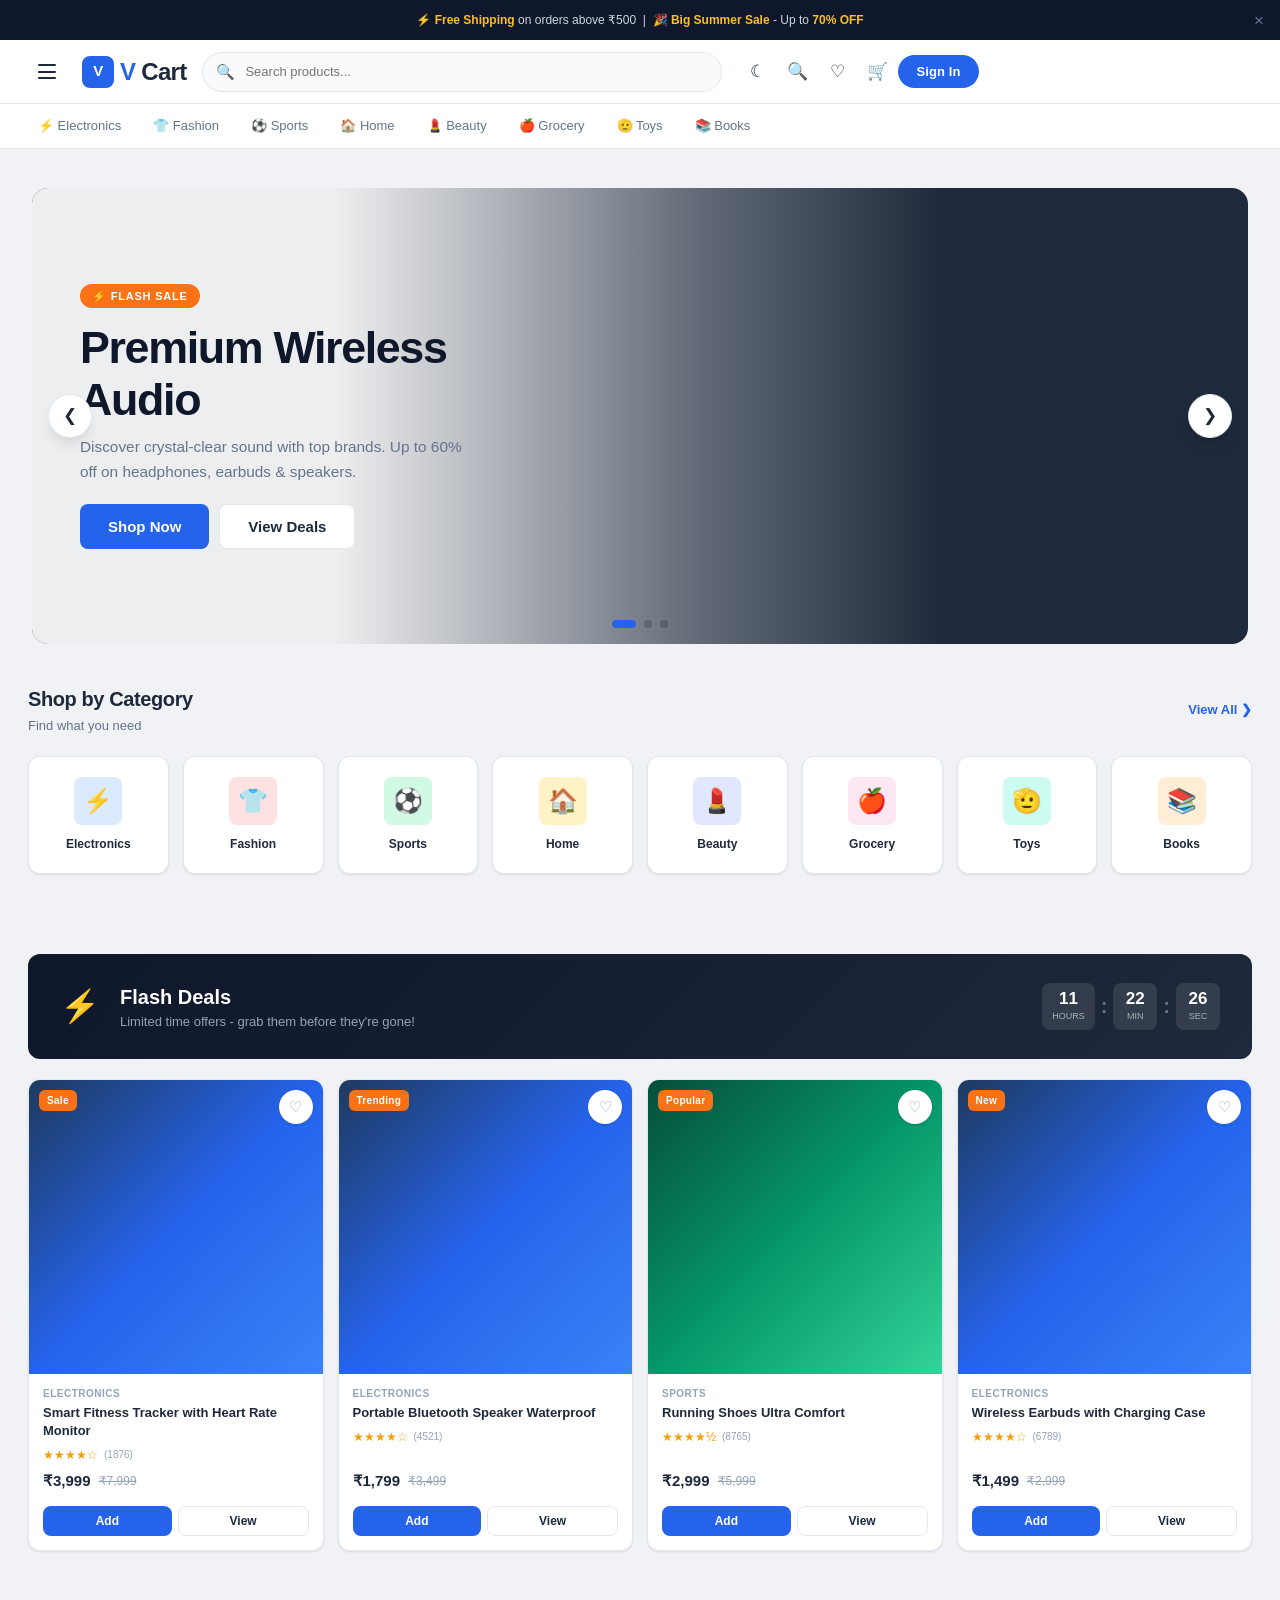
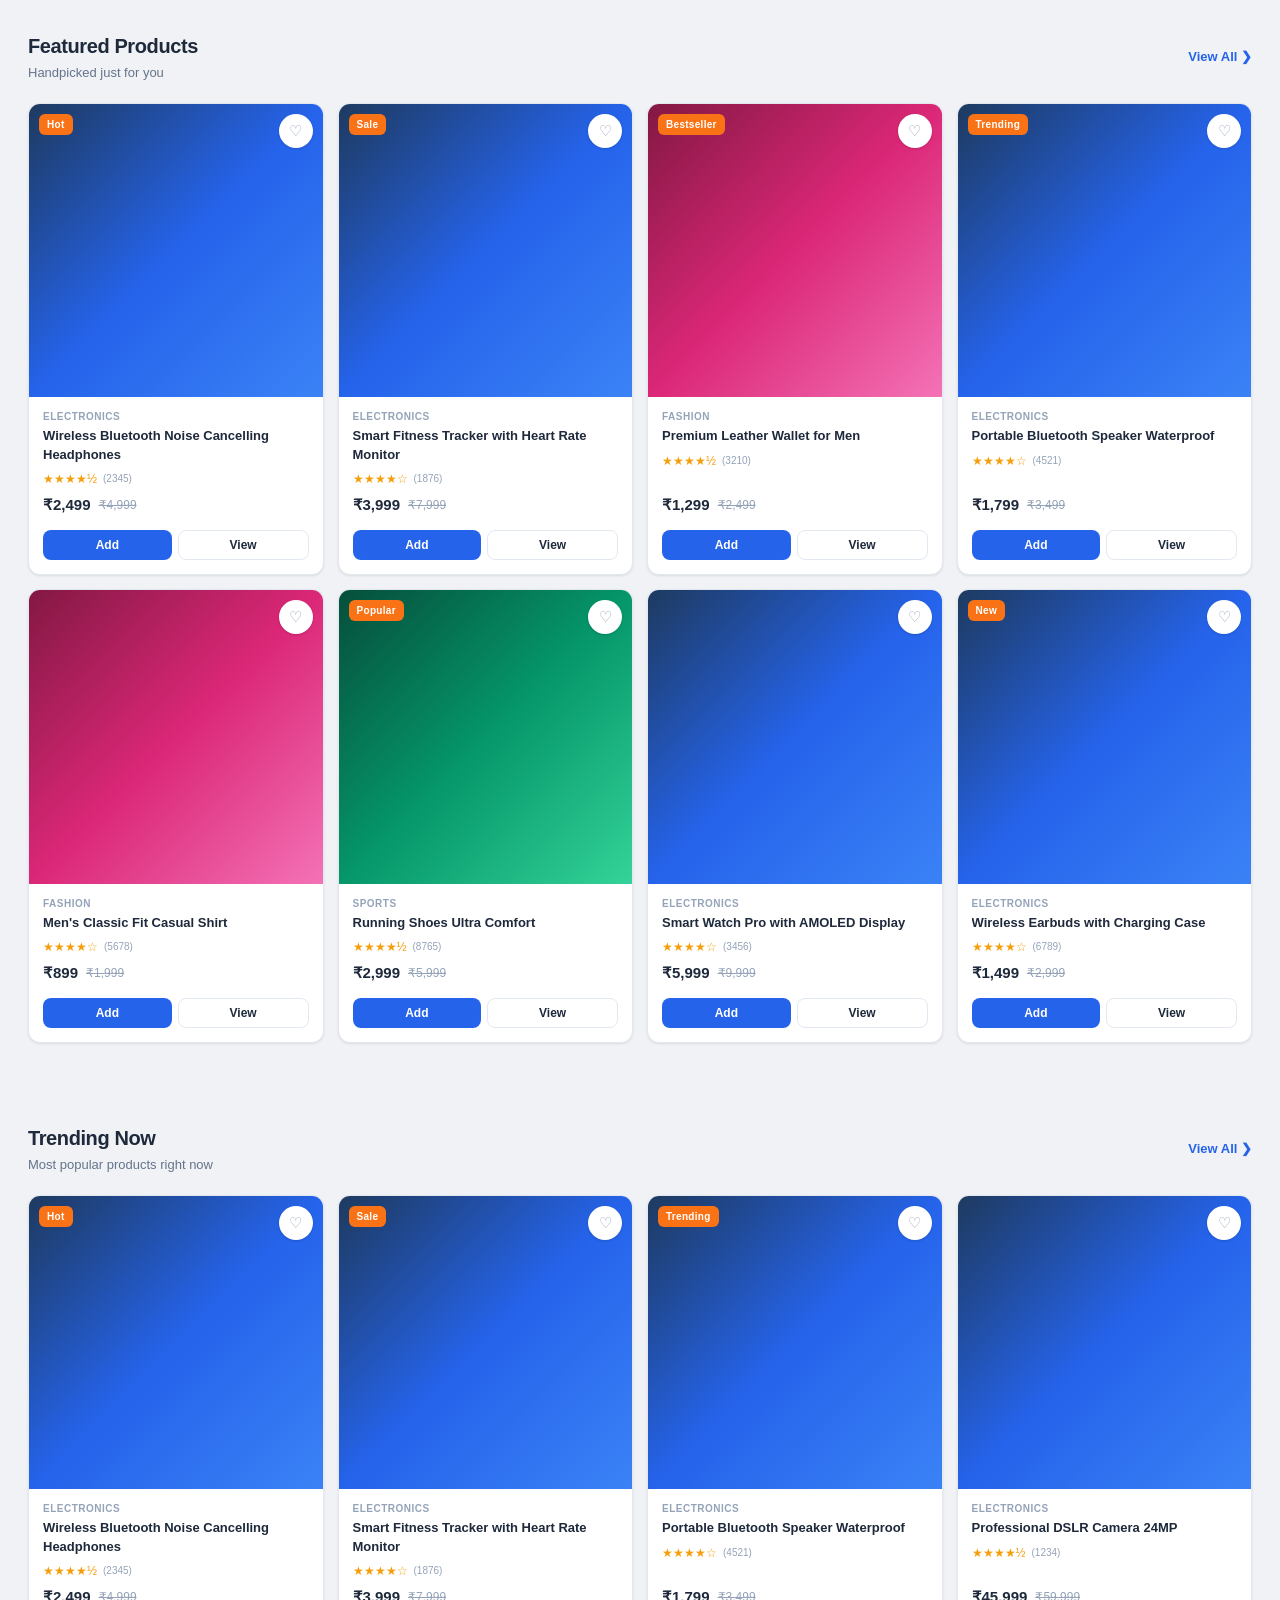
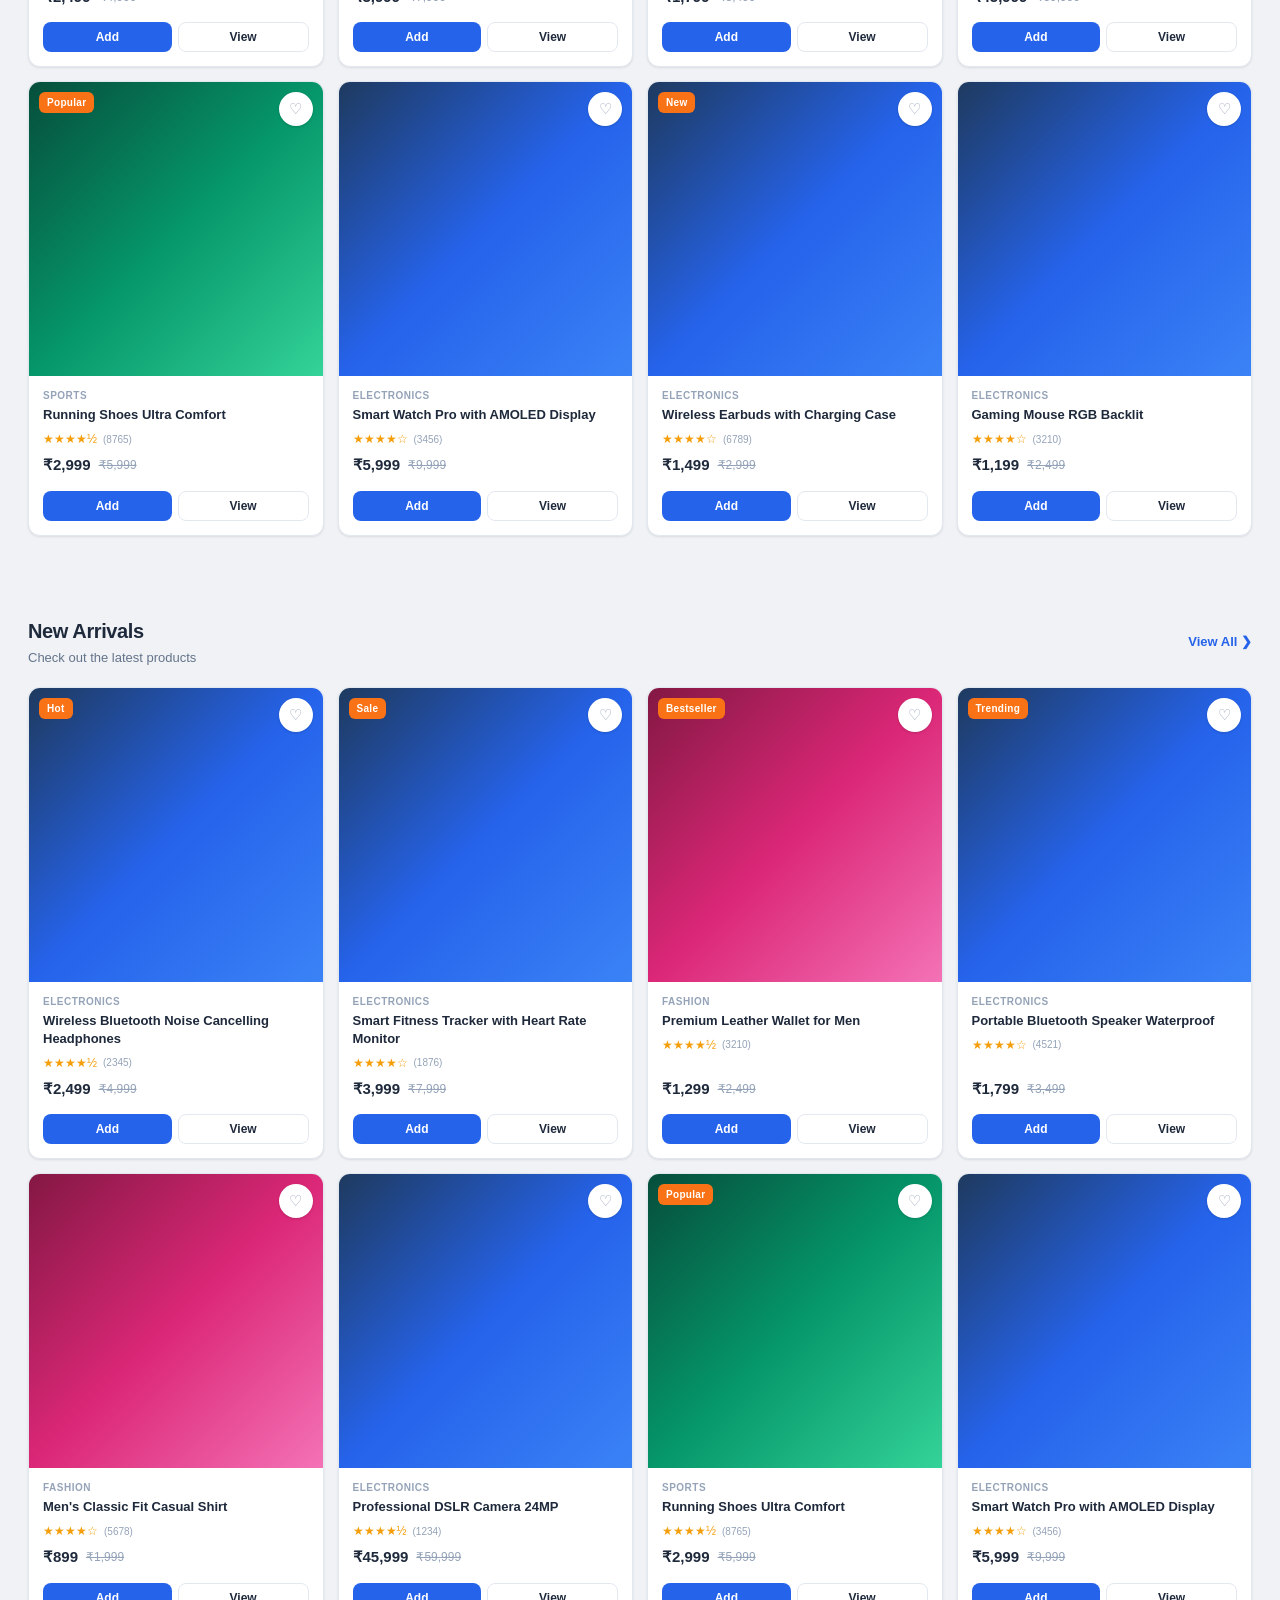
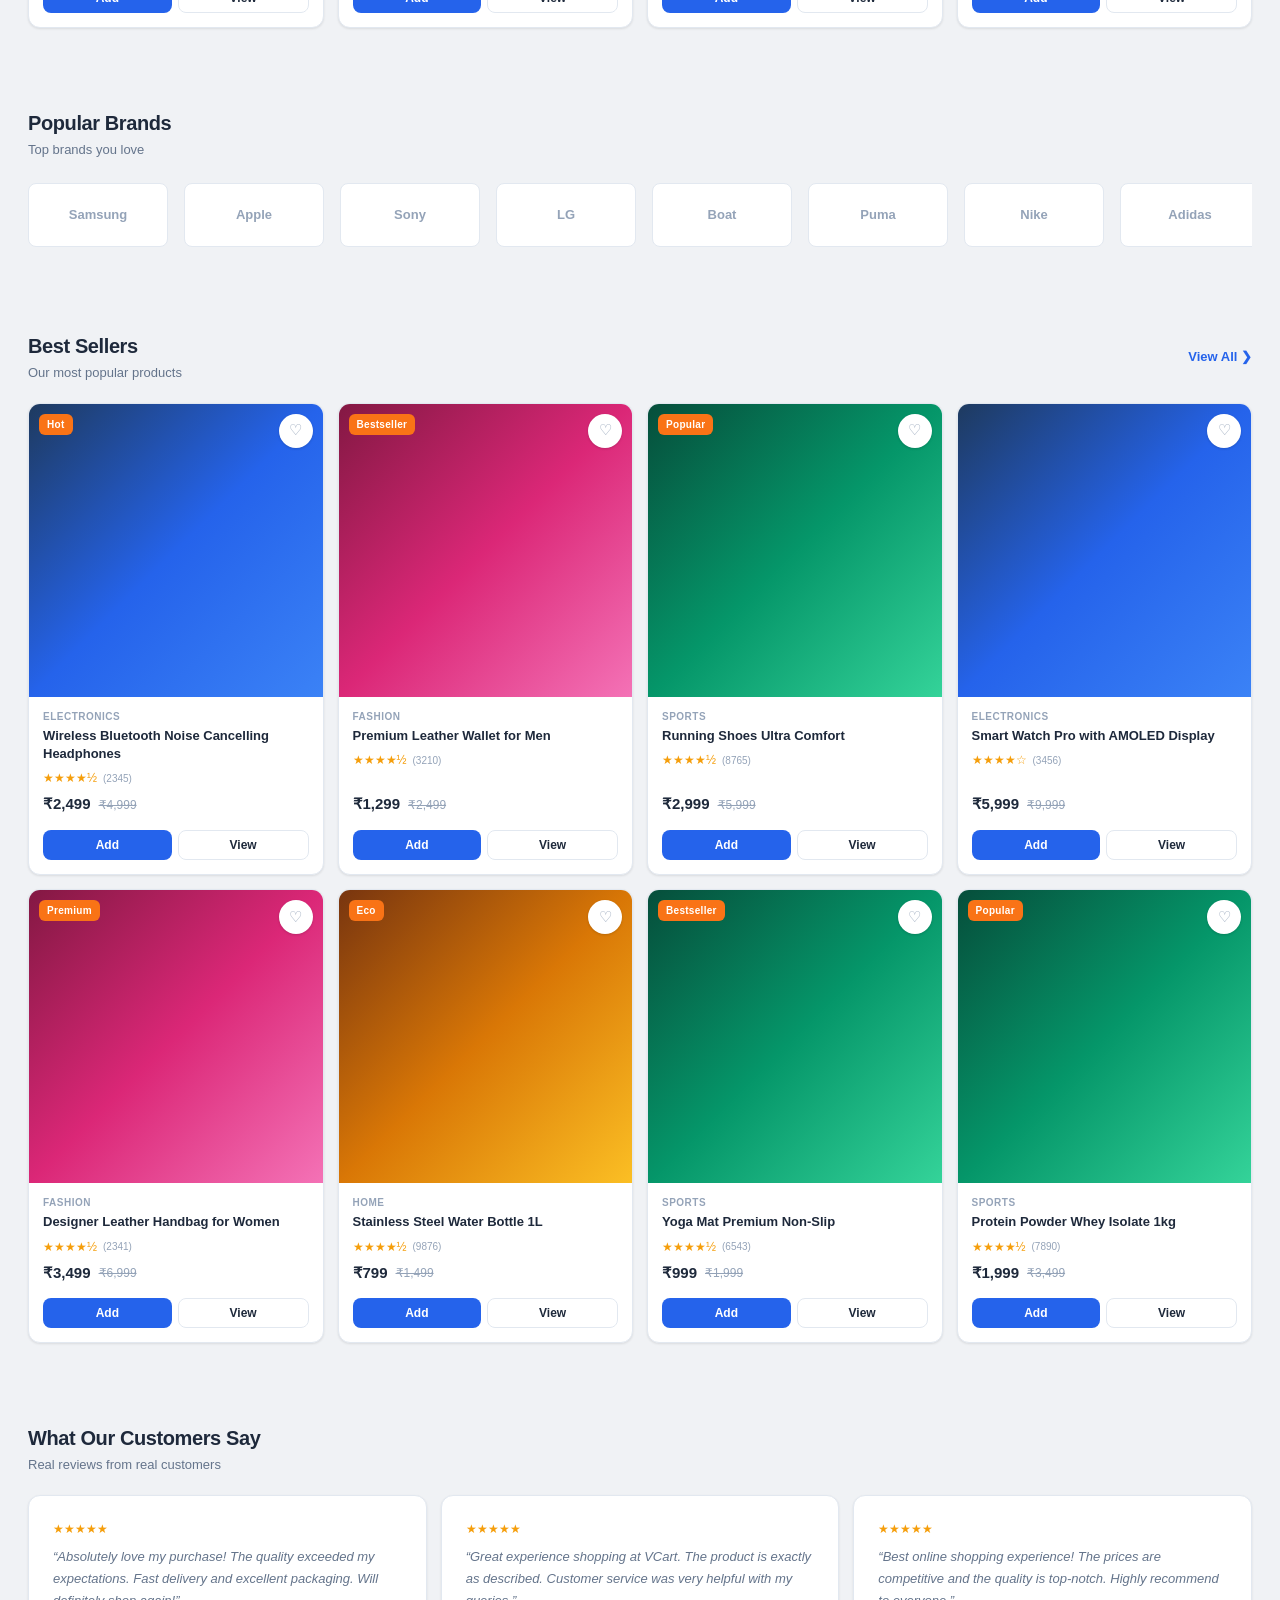
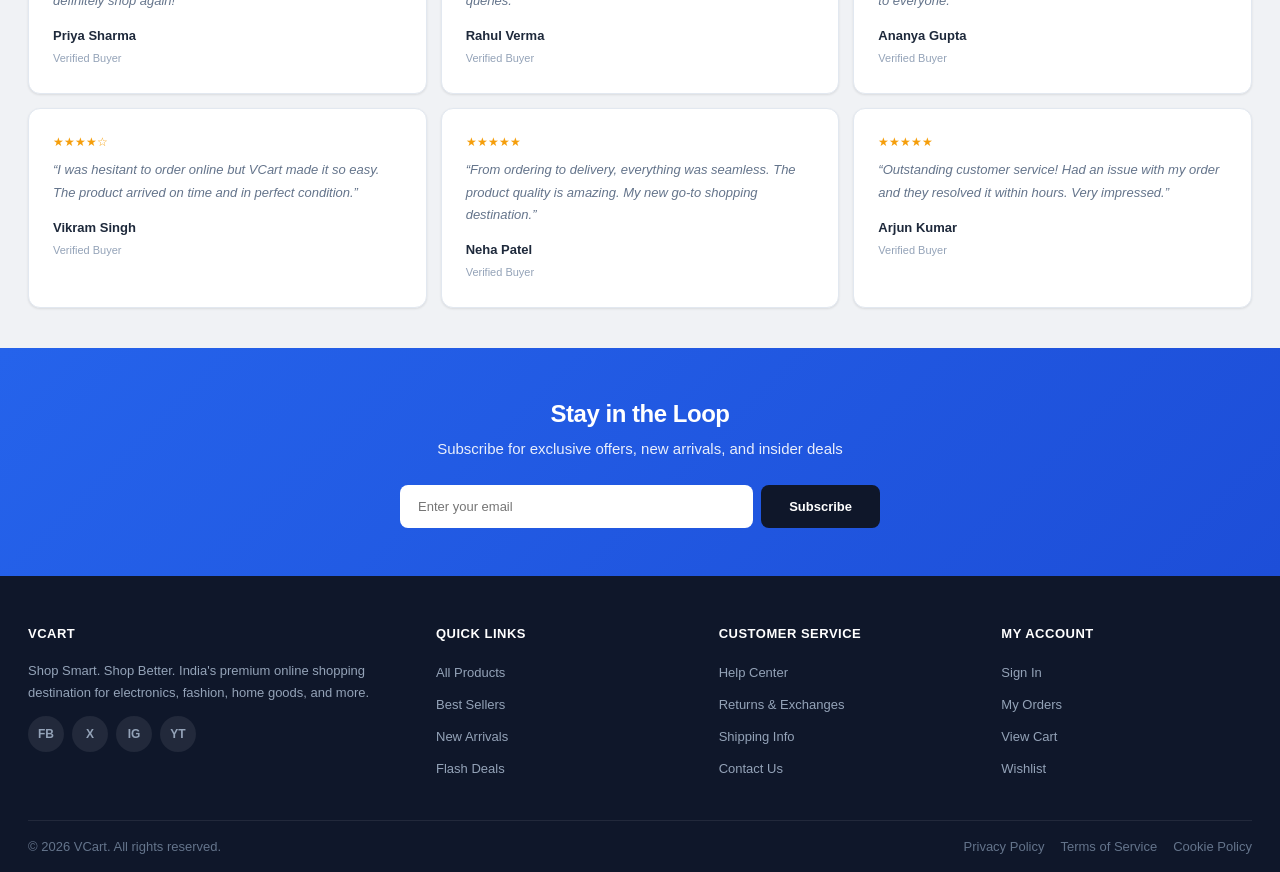
==== commit 41ab4c4a: "Production stability and performance optimization - Fix theme flash (FOUC) with inline dark-theme hy" ====
--- a/index.html
+++ b/index.html
@@ -16,6 +16,11 @@
   <meta name="twitter:card" content="summary_large_image">
   <meta name="twitter:title" content="VCart - Shop Smart. Shop Better.">
   <meta name="twitter:description" content="India's best online shopping destination.">
+  <script>if(localStorage.getItem('vcart_theme')==='dark')document.documentElement.classList.add('dark-theme');</script>
+  <link rel="preconnect" href="https://loremflickr.com">
+  <link rel="preconnect" href="https://picsum.photos">
+  <link rel="dns-prefetch" href="https://loremflickr.com">
+  <link rel="dns-prefetch" href="https://picsum.photos">
   <link rel="stylesheet" href="/css/style.css">
   <link rel="stylesheet" href="/css/responsive.css">
   <script defer src="/js/config.js"></script>
@@ -93,7 +98,7 @@
     <!-- Hero -->
     <section class="hero-wrap" aria-label="Featured promotions">
       <div class="hero" role="region" aria-roledescription="carousel" aria-label="Featured products">
-        <div class="hero-slide active" style="background-image:url('https://picsum.photos/seed/hs1/1280/500');">
+        <div class="hero-slide active" style="background-image:url('https://picsum.photos/seed/hs1/1280/500');background-color:#1E293B;">
           <div class="hero-overlay"></div>
           <div class="hero-content">
             <span class="hero-tag orange">&#x26A1; Flash Sale</span>
--- a/css/style.css
+++ b/css/style.css
@@ -109,7 +109,7 @@
 /* ============================
    DARK MODE
    ============================ */
-[data-theme="dark"] {
+.dark-theme {
   --bg: #0B1120;
   --bg-white: #111827;
   --bg-card: #1A2332;
@@ -662,6 +662,7 @@
   transition: opacity 0.6s ease;
   background-size: cover;
   background-position: center;
+  background-color: #1E293B;
 }
 
 .hero-slide.active { opacity: 1; }
@@ -719,12 +720,12 @@
   z-index: 1;
 }
 
-[data-theme="dark"] .hero-overlay {
+.dark-theme .hero-overlay {
   background: linear-gradient(to right, rgba(15,23,42,0.92) 25%, rgba(15,23,42,0.3) 55%, transparent 75%);
 }
 
-[data-theme="dark"] .hero-slide h1 { color: #F1F5F9; }
-[data-theme="dark"] .hero-slide p { color: #94A3B8; }
+.dark-theme .hero-slide h1 { color: #F1F5F9; }
+.dark-theme .hero-slide p { color: #94A3B8; }
 
 .hero-btn-prev,
 .hero-btn-next {
@@ -784,11 +785,11 @@
   border-radius: 4px;
 }
 
-[data-theme="dark"] .hero-dot {
+.dark-theme .hero-dot {
   background: rgba(255,255,255,0.3);
 }
 
-[data-theme="dark"] .hero-dot.active {
+.dark-theme .hero-dot.active {
   background: var(--primary);
 }
 
@@ -847,14 +848,14 @@
 .category-card:nth-child(7) .cat-icon { background: #CCFBF1; color: #0D9488; }
 .category-card:nth-child(8) .cat-icon { background: #FFEDD5; color: #EA580C; }
 
-[data-theme="dark"] .category-card:nth-child(1) .cat-icon { background: rgba(37,99,235,0.2); }
-[data-theme="dark"] .category-card:nth-child(2) .cat-icon { background: rgba(220,38,38,0.2); }
-[data-theme="dark"] .category-card:nth-child(3) .cat-icon { background: rgba(5,150,105,0.2); }
-[data-theme="dark"] .category-card:nth-child(4) .cat-icon { background: rgba(217,119,6,0.2); }
-[data-theme="dark"] .category-card:nth-child(5) .cat-icon { background: rgba(79,70,229,0.2); }
-[data-theme="dark"] .category-card:nth-child(6) .cat-icon { background: rgba(219,39,119,0.2); }
-[data-theme="dark"] .category-card:nth-child(7) .cat-icon { background: rgba(13,148,136,0.2); }
-[data-theme="dark"] .category-card:nth-child(8) .cat-icon { background: rgba(234,88,12,0.2); }
+.dark-theme .category-card:nth-child(1) .cat-icon { background: rgba(37,99,235,0.2); }
+.dark-theme .category-card:nth-child(2) .cat-icon { background: rgba(220,38,38,0.2); }
+.dark-theme .category-card:nth-child(3) .cat-icon { background: rgba(5,150,105,0.2); }
+.dark-theme .category-card:nth-child(4) .cat-icon { background: rgba(217,119,6,0.2); }
+.dark-theme .category-card:nth-child(5) .cat-icon { background: rgba(79,70,229,0.2); }
+.dark-theme .category-card:nth-child(6) .cat-icon { background: rgba(219,39,119,0.2); }
+.dark-theme .category-card:nth-child(7) .cat-icon { background: rgba(13,148,136,0.2); }
+.dark-theme .category-card:nth-child(8) .cat-icon { background: rgba(234,88,12,0.2); }
 
 .category-card .cat-name {
   font-weight: 600;
@@ -1068,7 +1069,7 @@
   margin-bottom: 20px;
 }
 
-[data-theme="dark"] .deals-banner {
+.dark-theme .deals-banner {
   background: linear-gradient(135deg, #1A2332 0%, #0F172A 100%);
 }
 
@@ -2383,9 +2384,7 @@
    ANIMATIONS
    ============================ */
 .page-reveal {
-  opacity: 0;
-  transform: translateY(12px);
-  animation: page-reveal 0.45s ease forwards;
+  opacity: 1;
 }
 
 @keyframes page-reveal {
--- a/css/responsive.css
+++ b/css/responsive.css
@@ -61,6 +61,20 @@
 
   .navbar-actions .nav-btn { width: 34px; height: 34px; font-size: var(--font-base); }
   .navbar-actions .login-btn { padding: 6px 14px; font-size: 11px; }
+
+  .navbar-search.mobile-visible {
+    display: block;
+    position: absolute;
+    left: 0;
+    right: 0;
+    top: 100%;
+    max-width: 100%;
+    padding: 12px 16px;
+    background: var(--bg-white);
+    border-bottom: 1px solid var(--border);
+    box-shadow: var(--shadow-md);
+    z-index: 100;
+  }
 
   .categories-grid { grid-template-columns: repeat(4, 1fr); gap: 8px; }
   .category-card { padding: 14px 4px; gap: 8px; }
@@ -149,6 +163,20 @@
 
   .products-grid { gap: 10px; }
   .categories-grid { grid-template-columns: repeat(4, 1fr); }
+
+  .navbar-search.mobile-visible {
+    display: block;
+    position: absolute;
+    left: 0;
+    right: 0;
+    top: 100%;
+    max-width: 100%;
+    padding: 12px 16px;
+    background: var(--bg-white);
+    border-bottom: 1px solid var(--border);
+    box-shadow: var(--shadow-md);
+    z-index: 100;
+  }
 }
 
 /* === TABLET: 768px - 1023px === */
